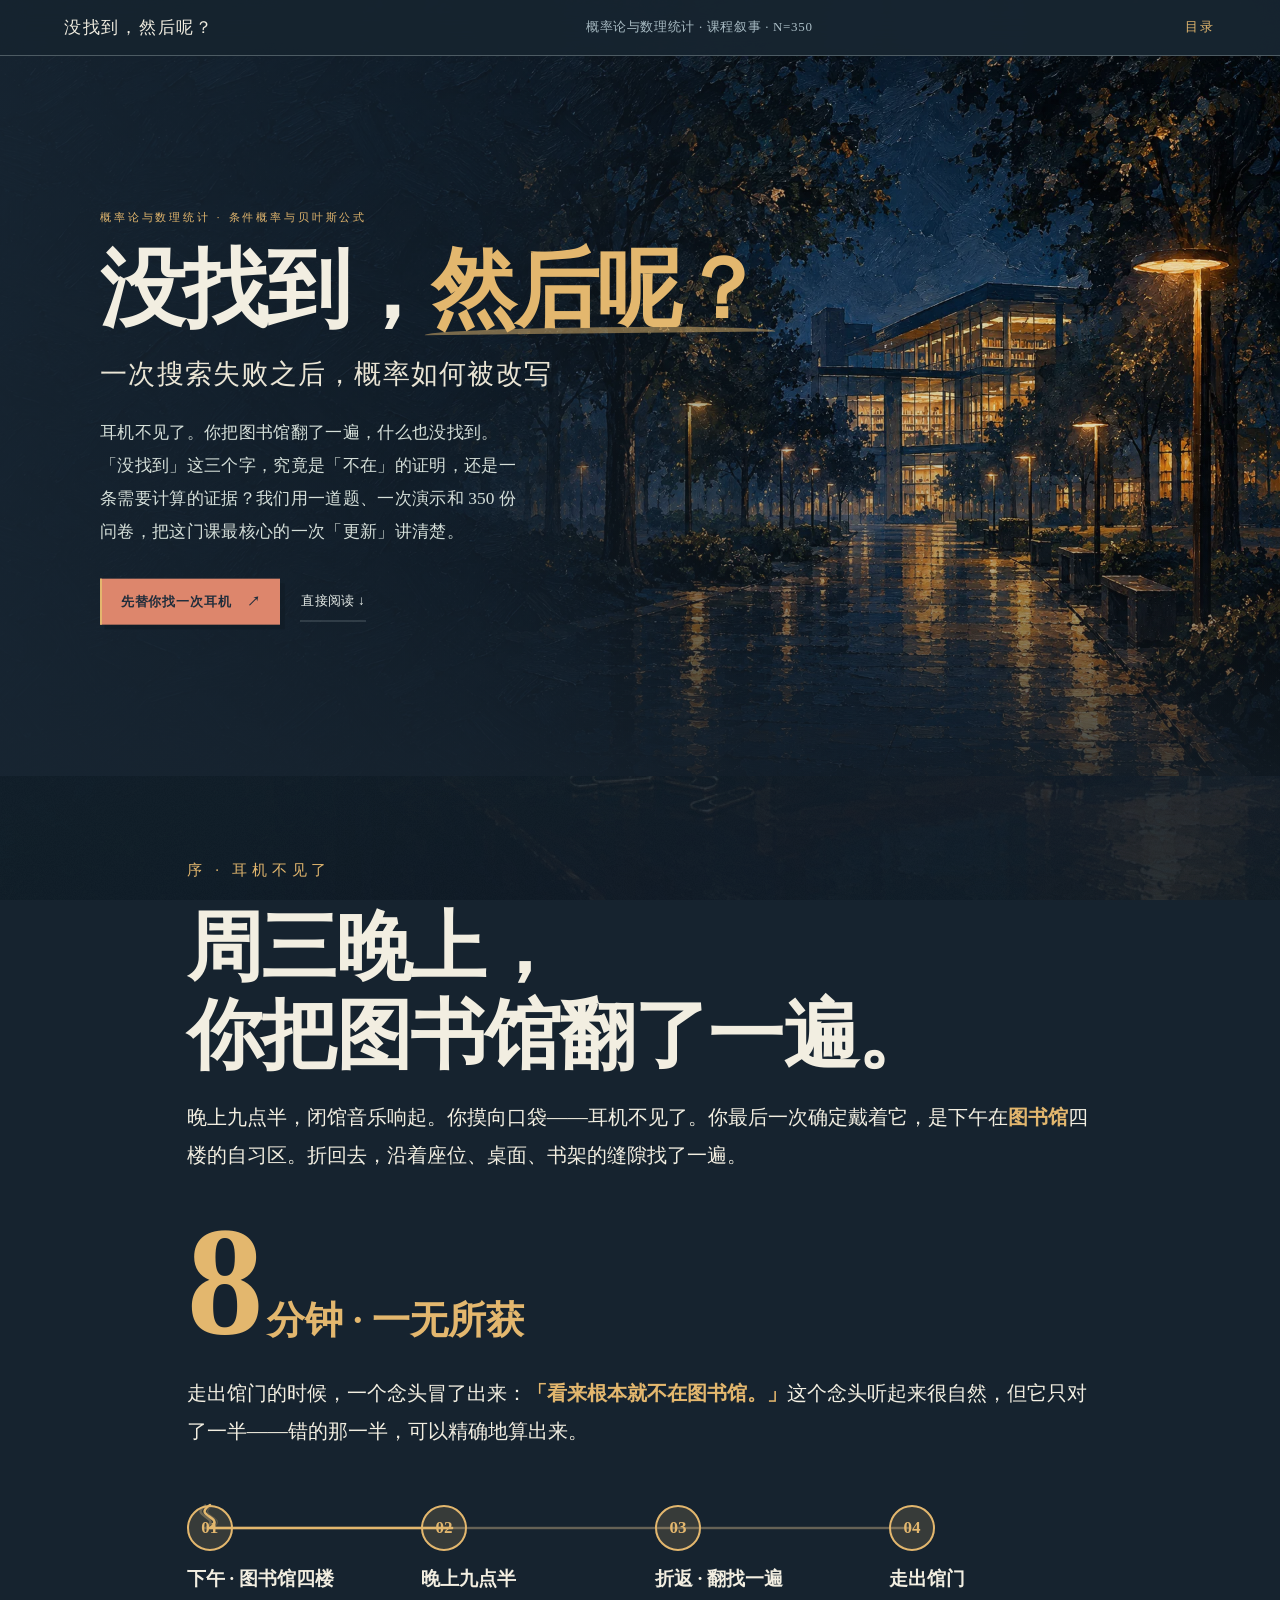
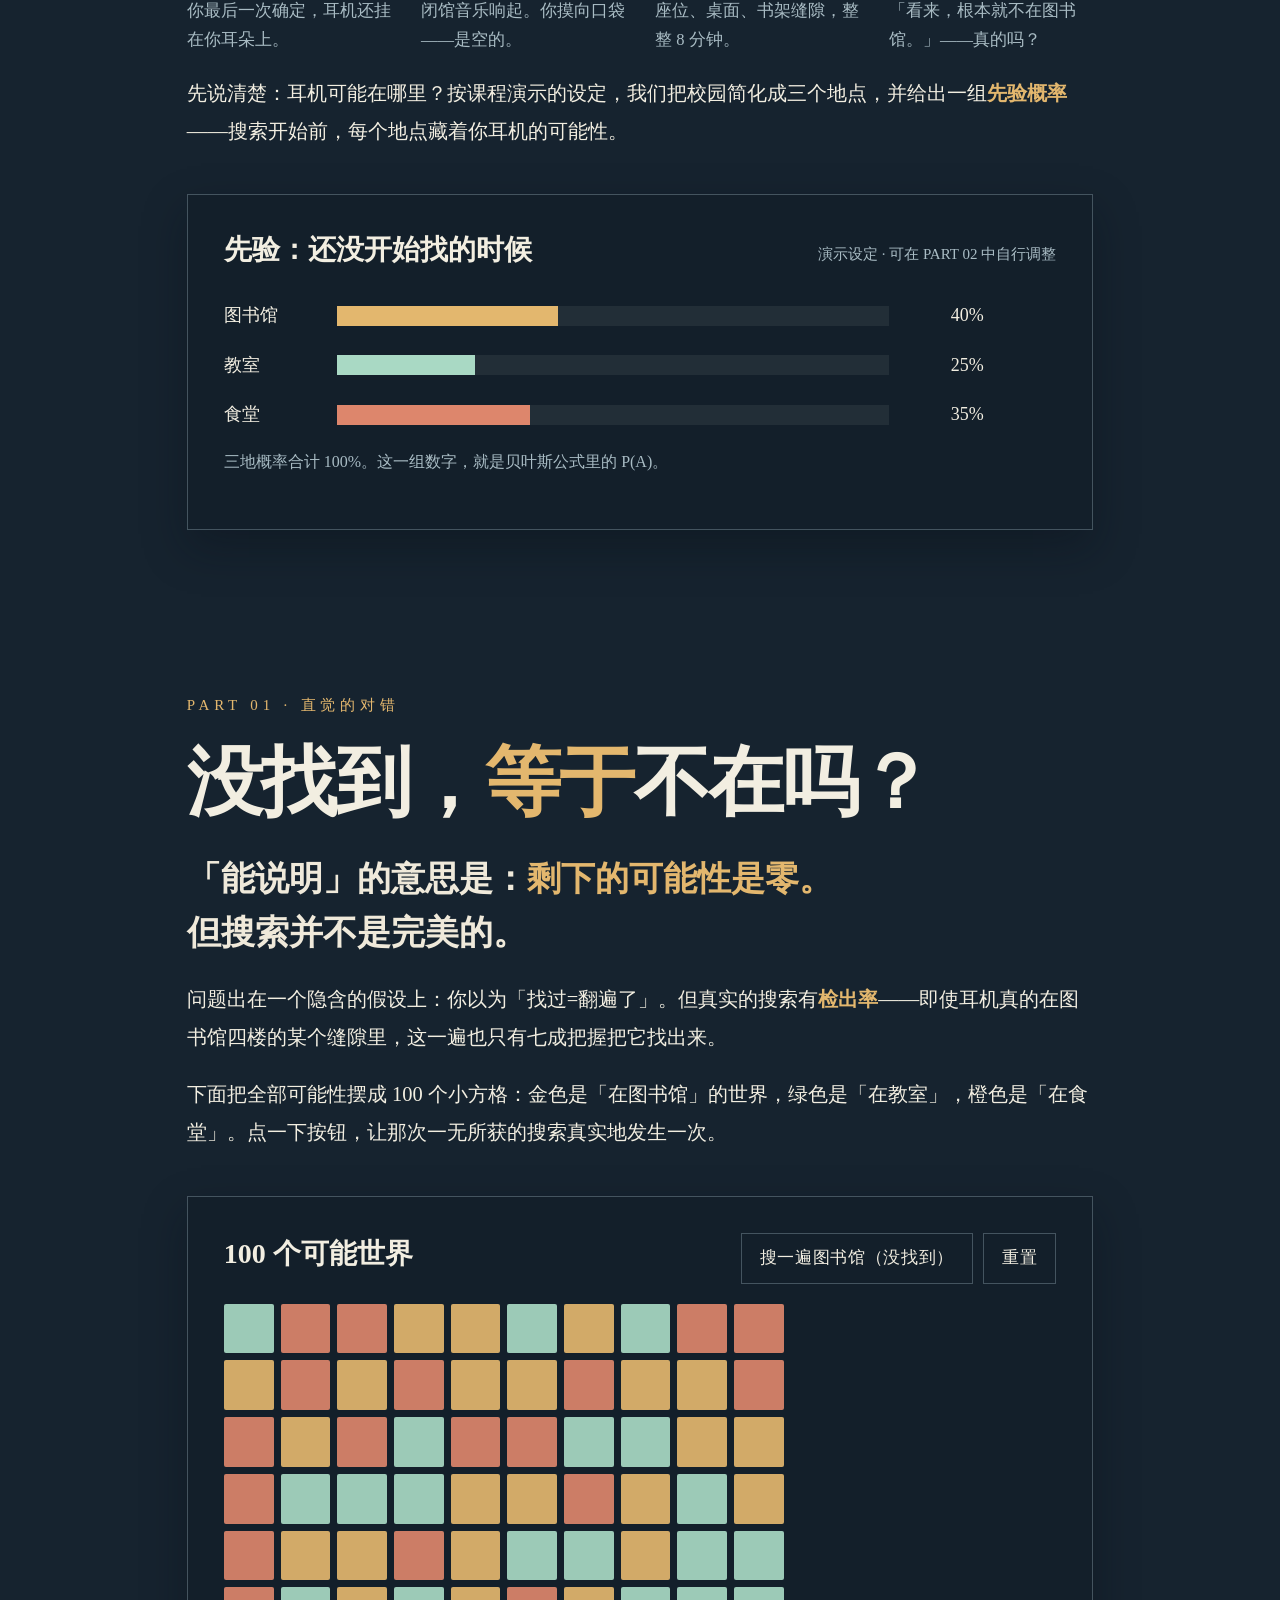
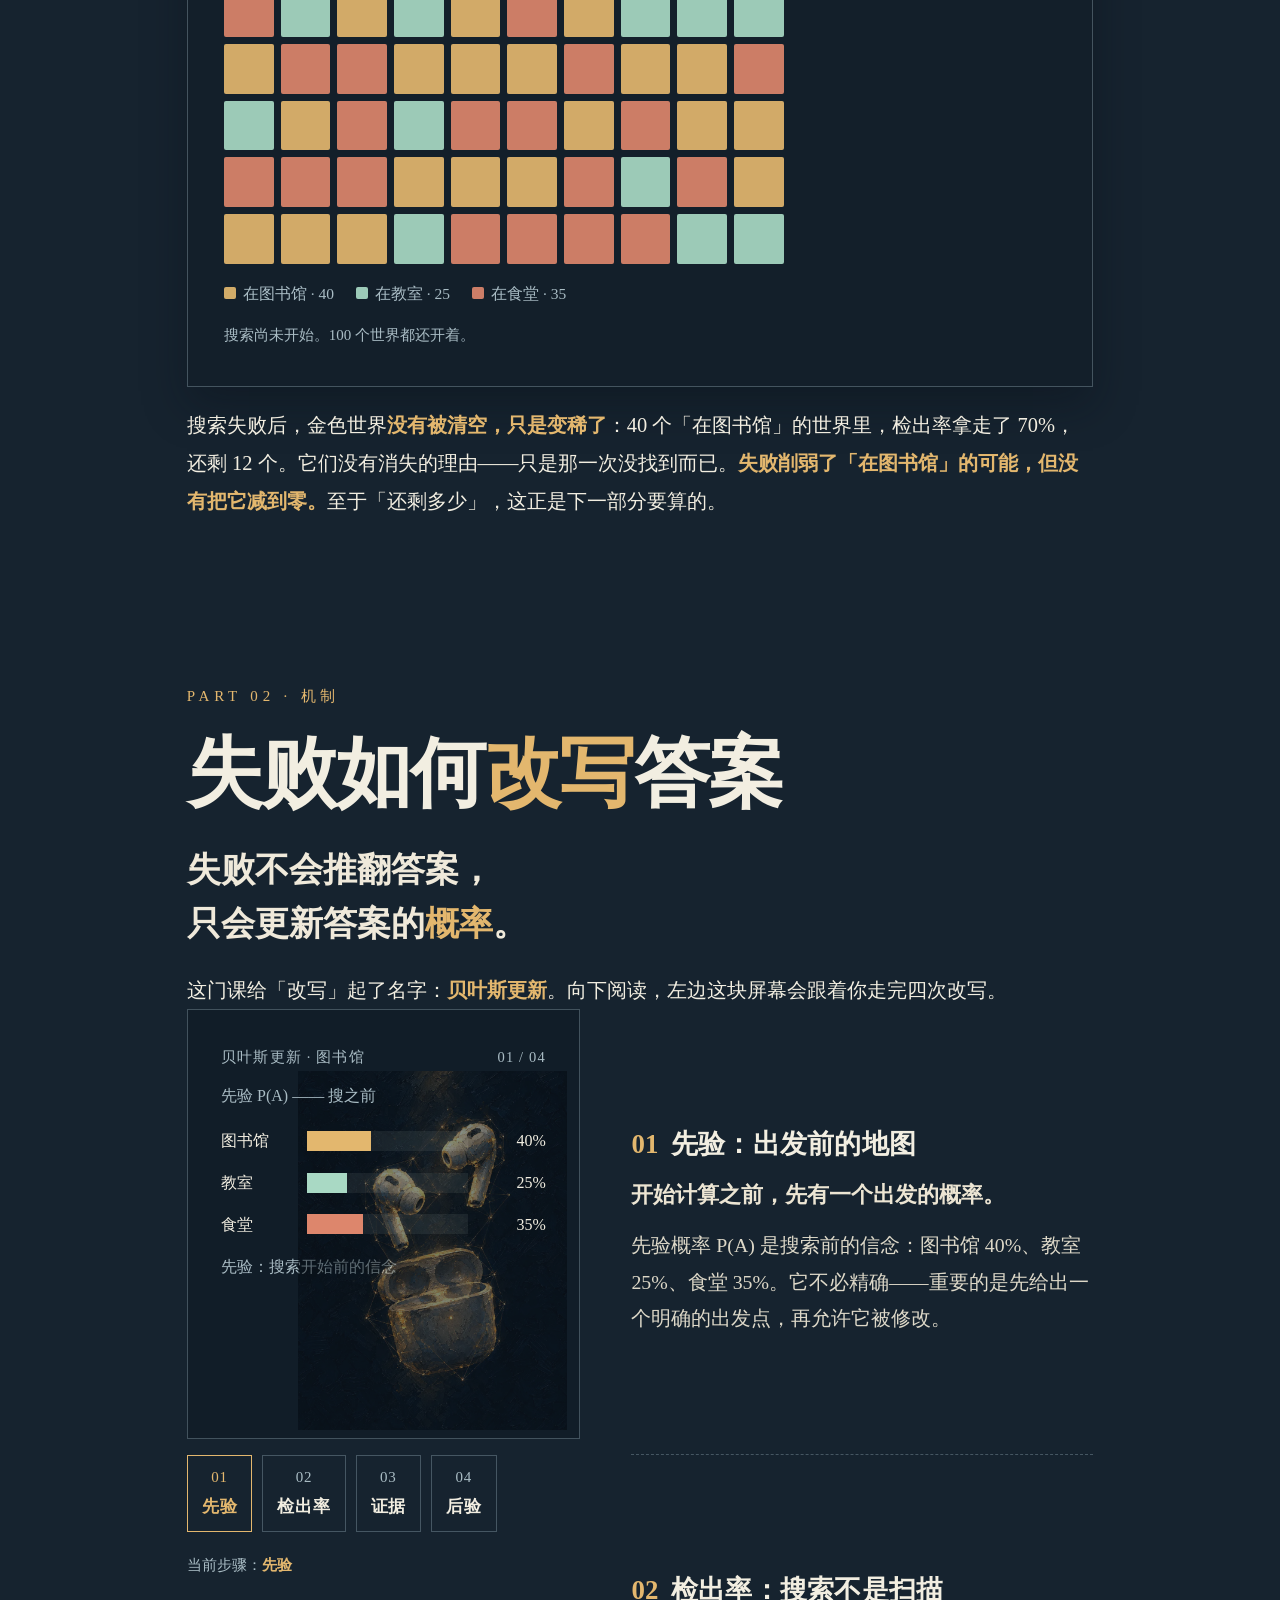
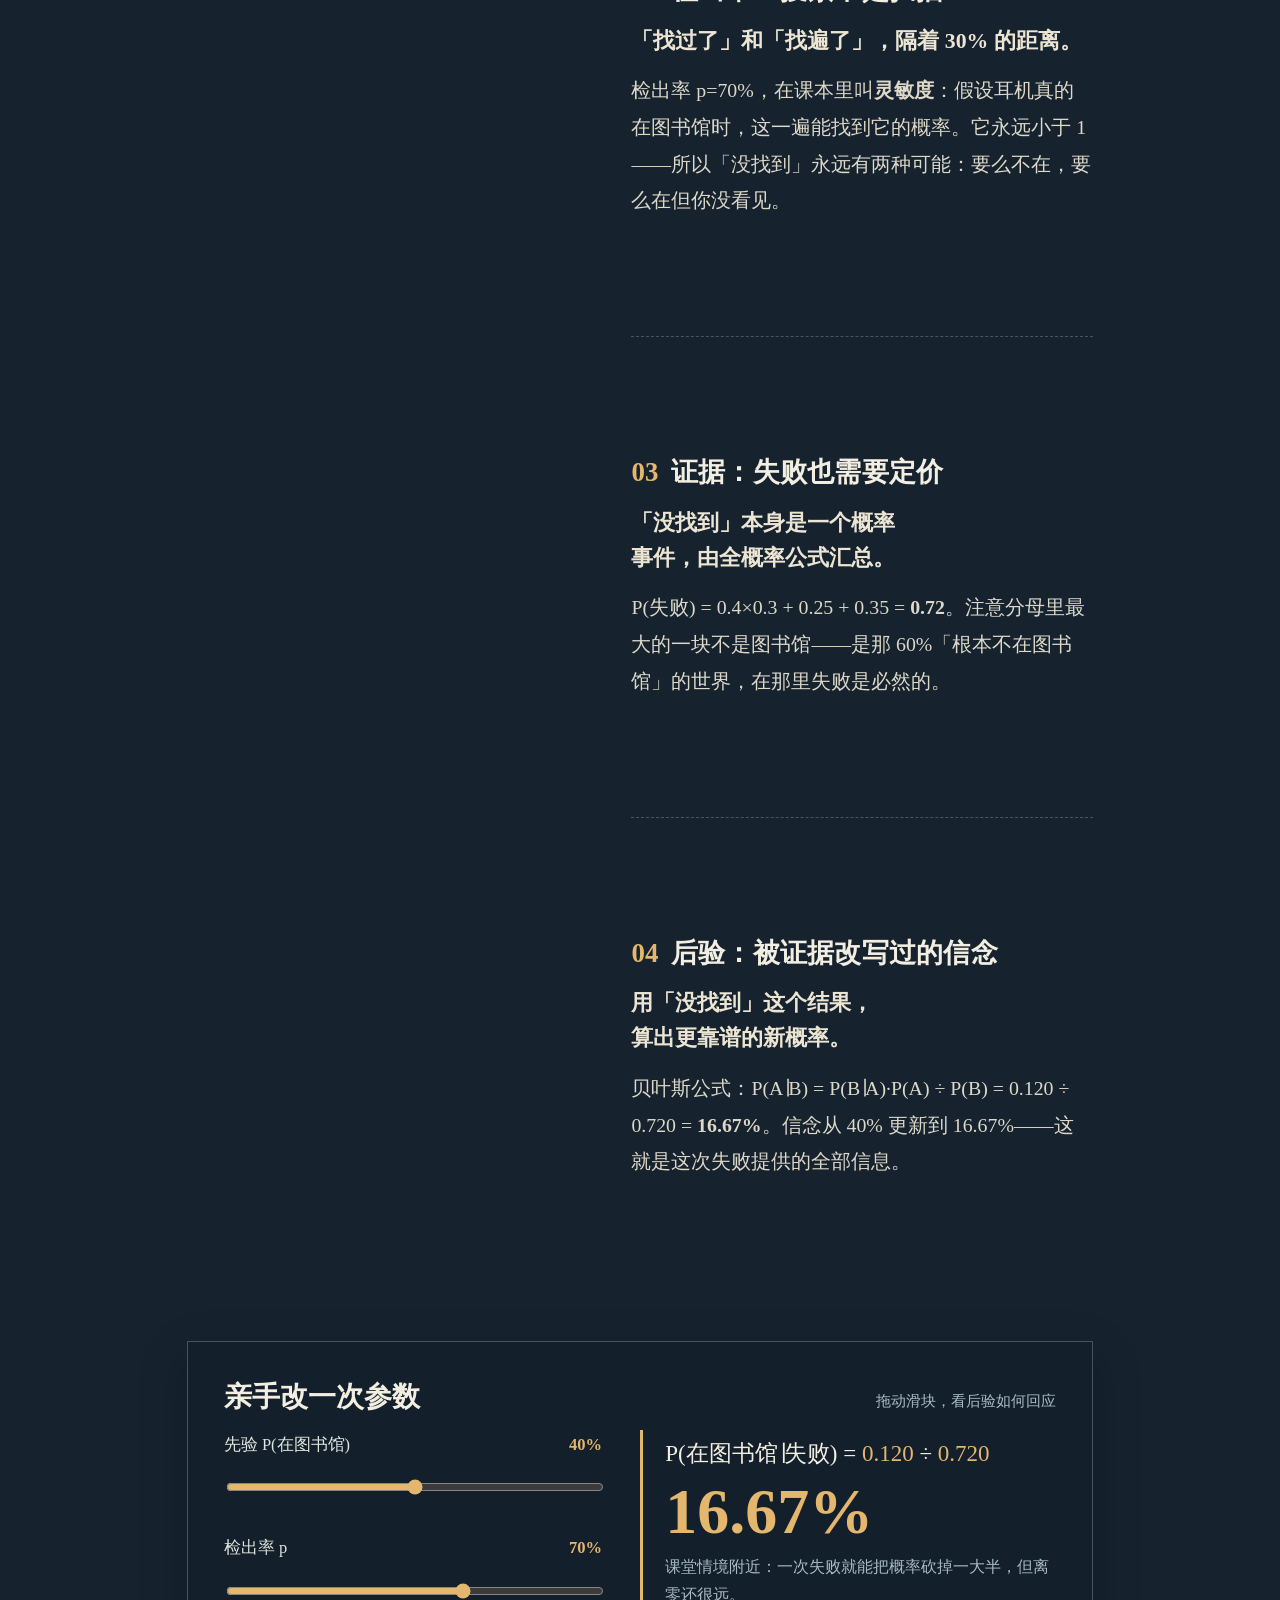
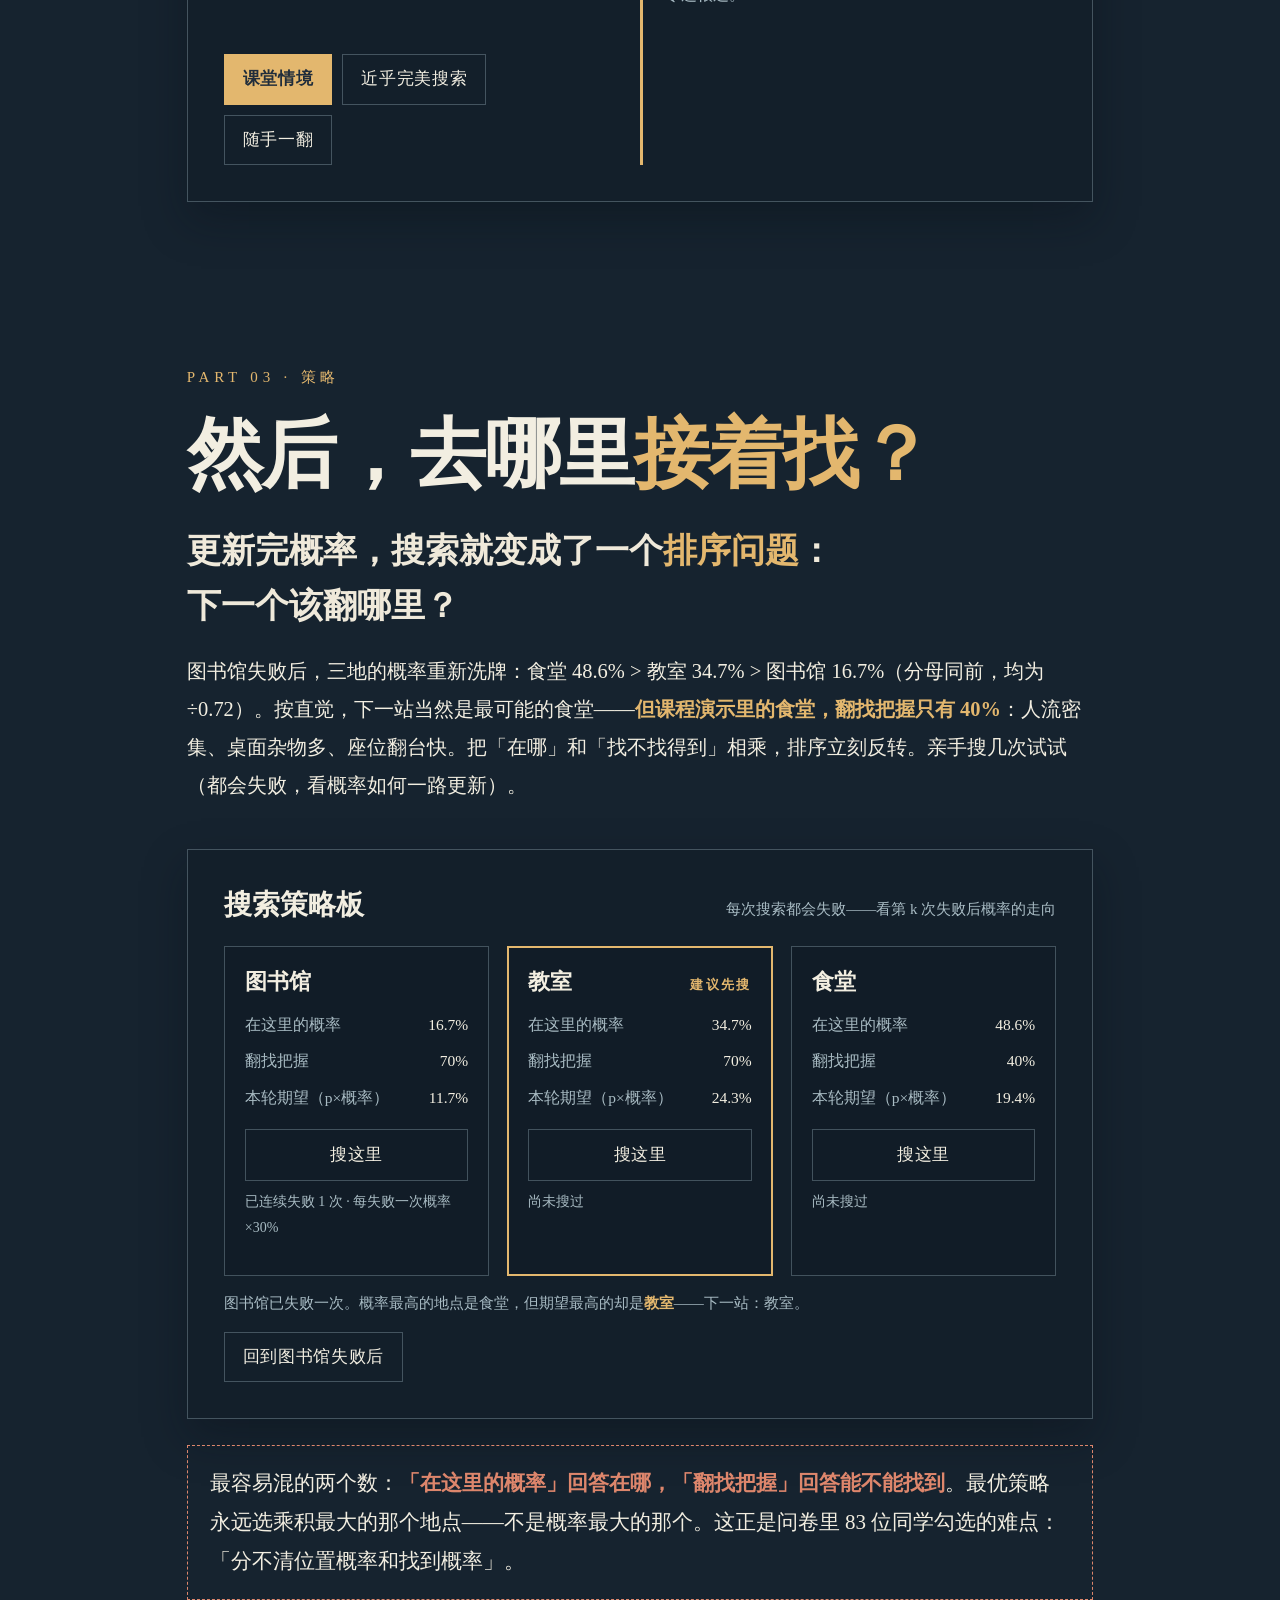
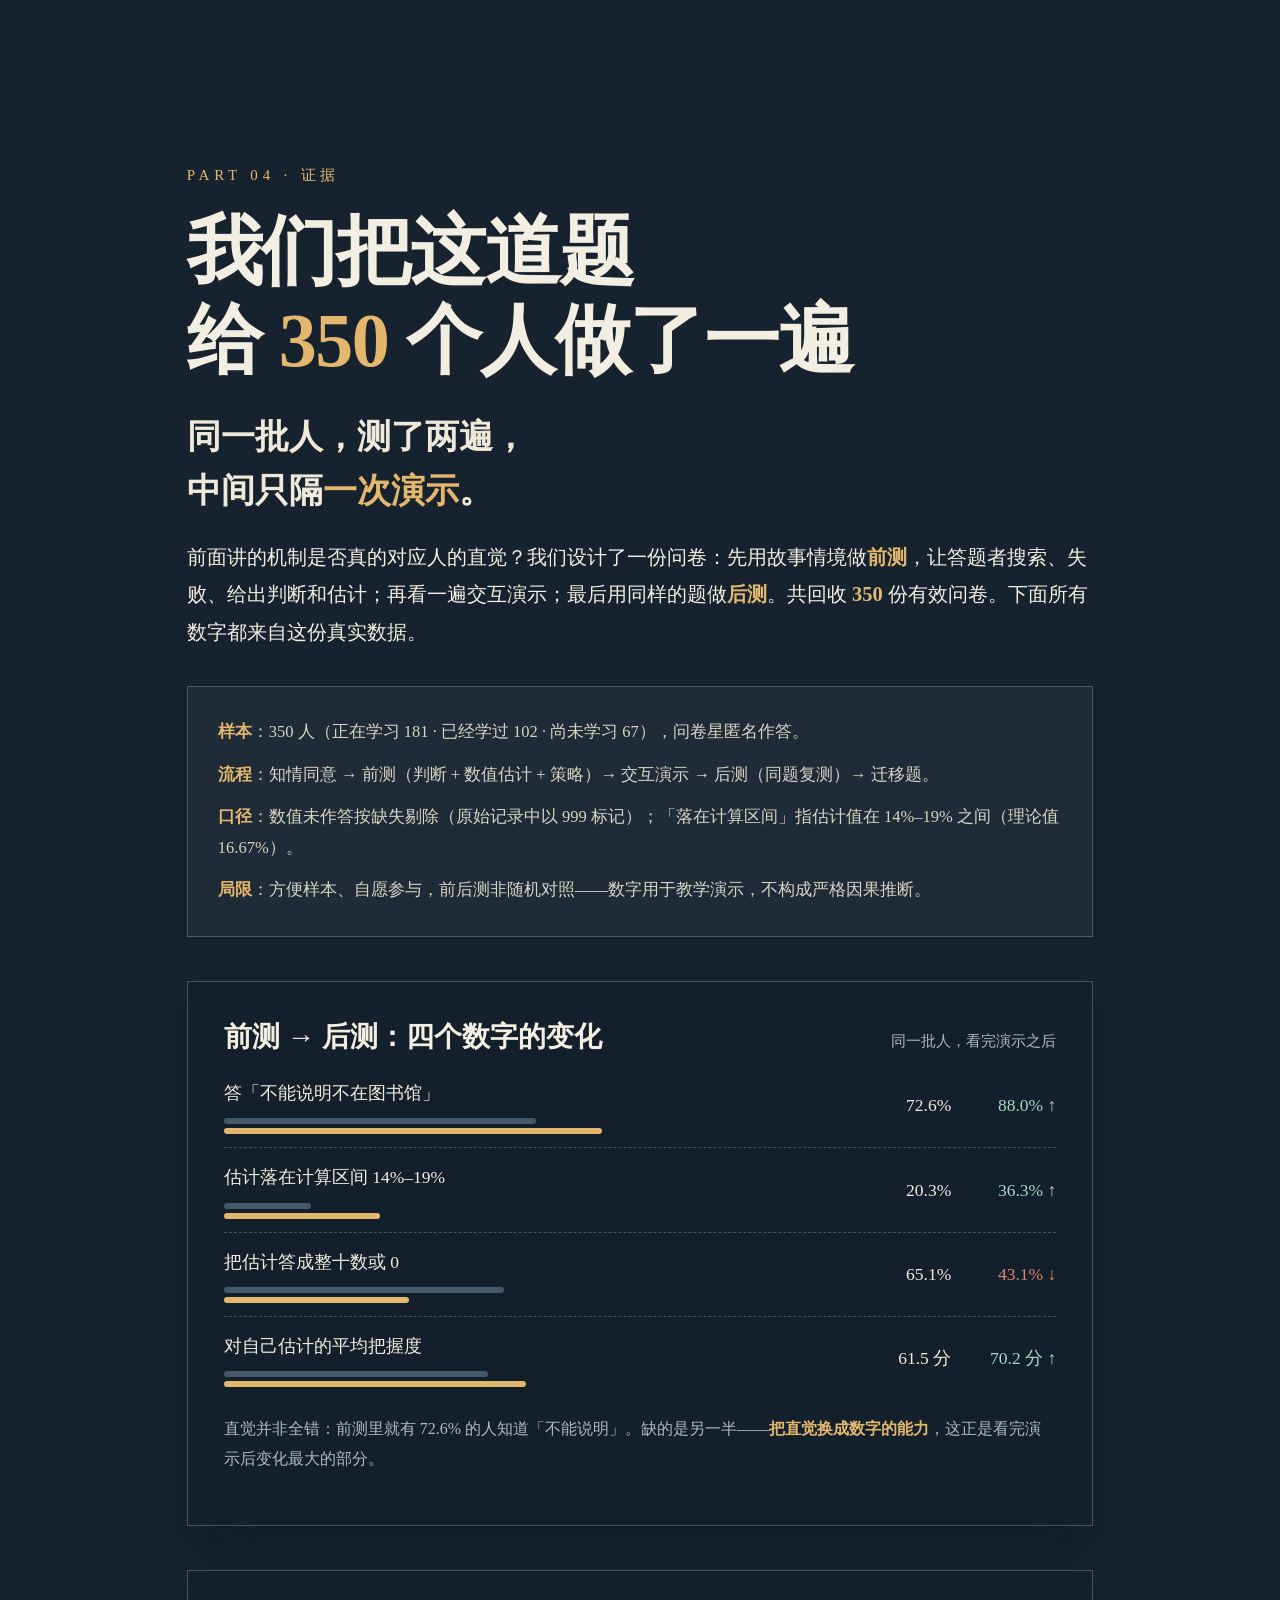
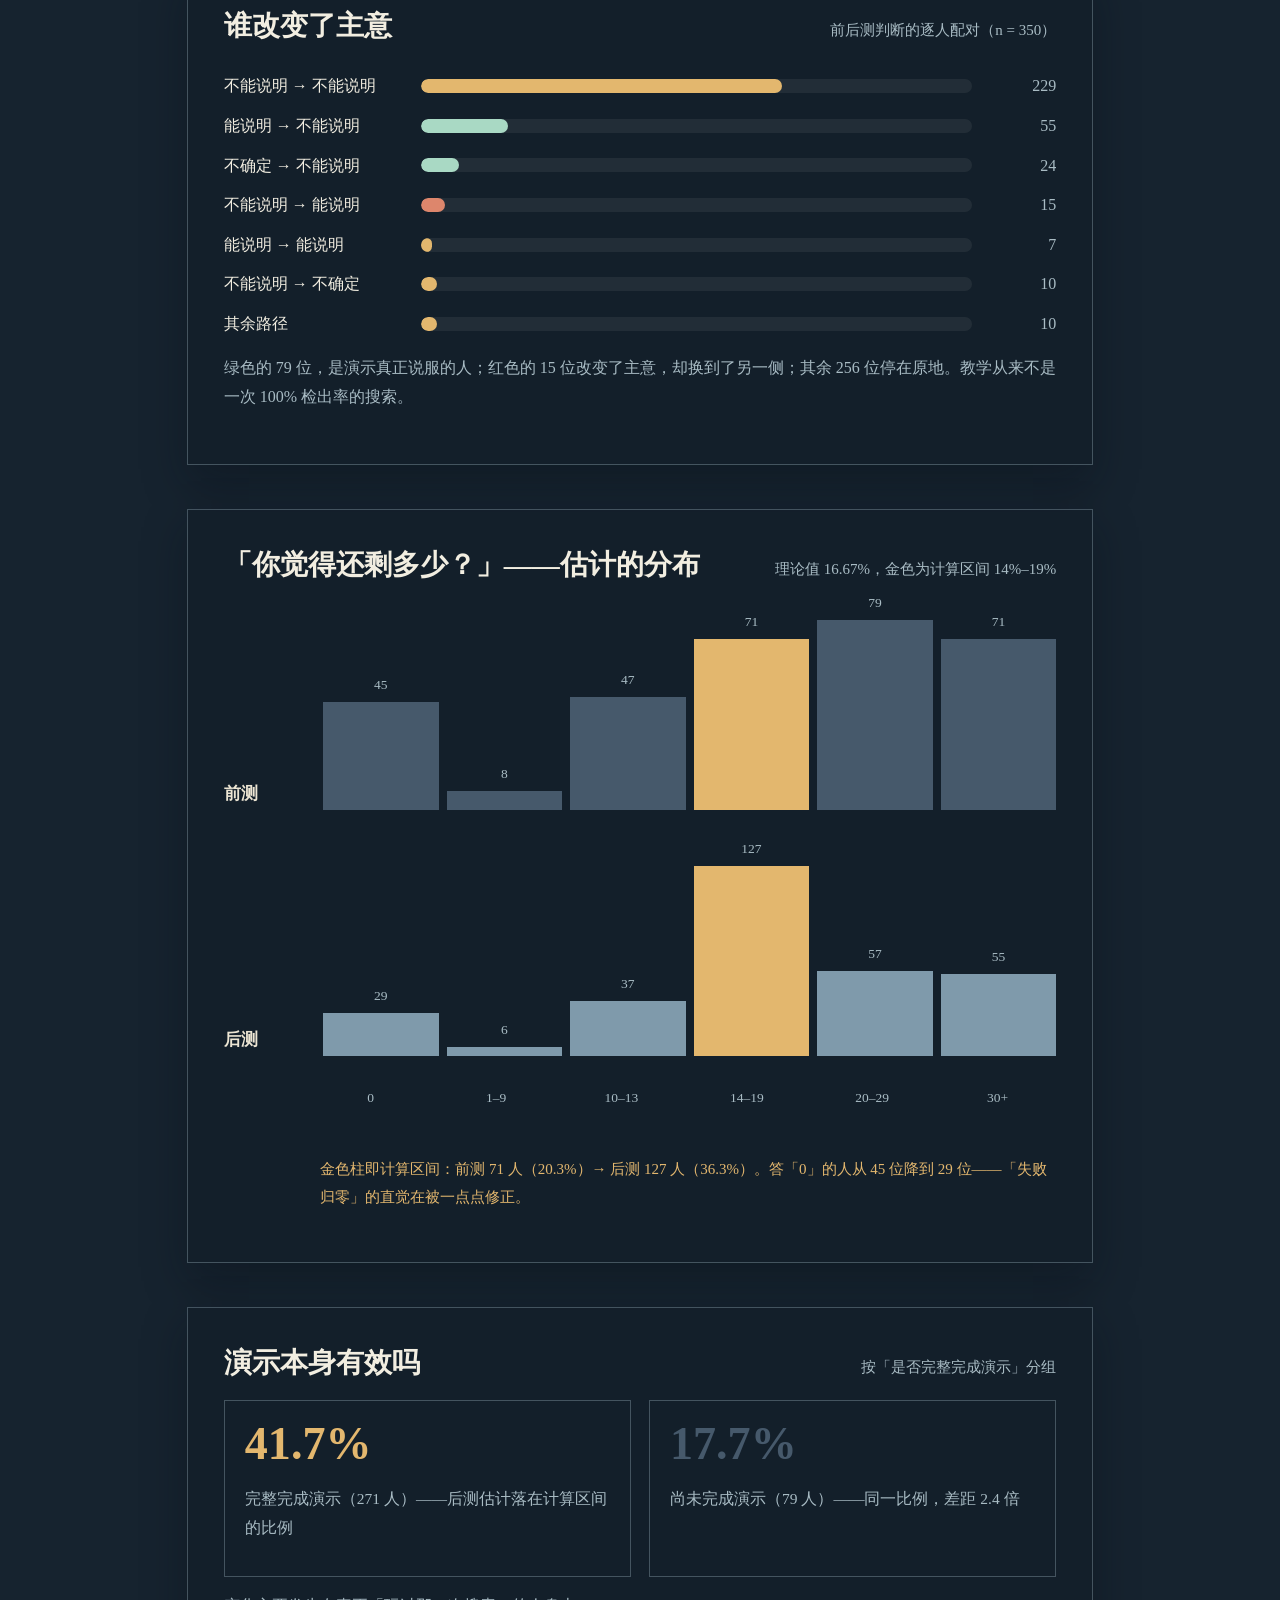
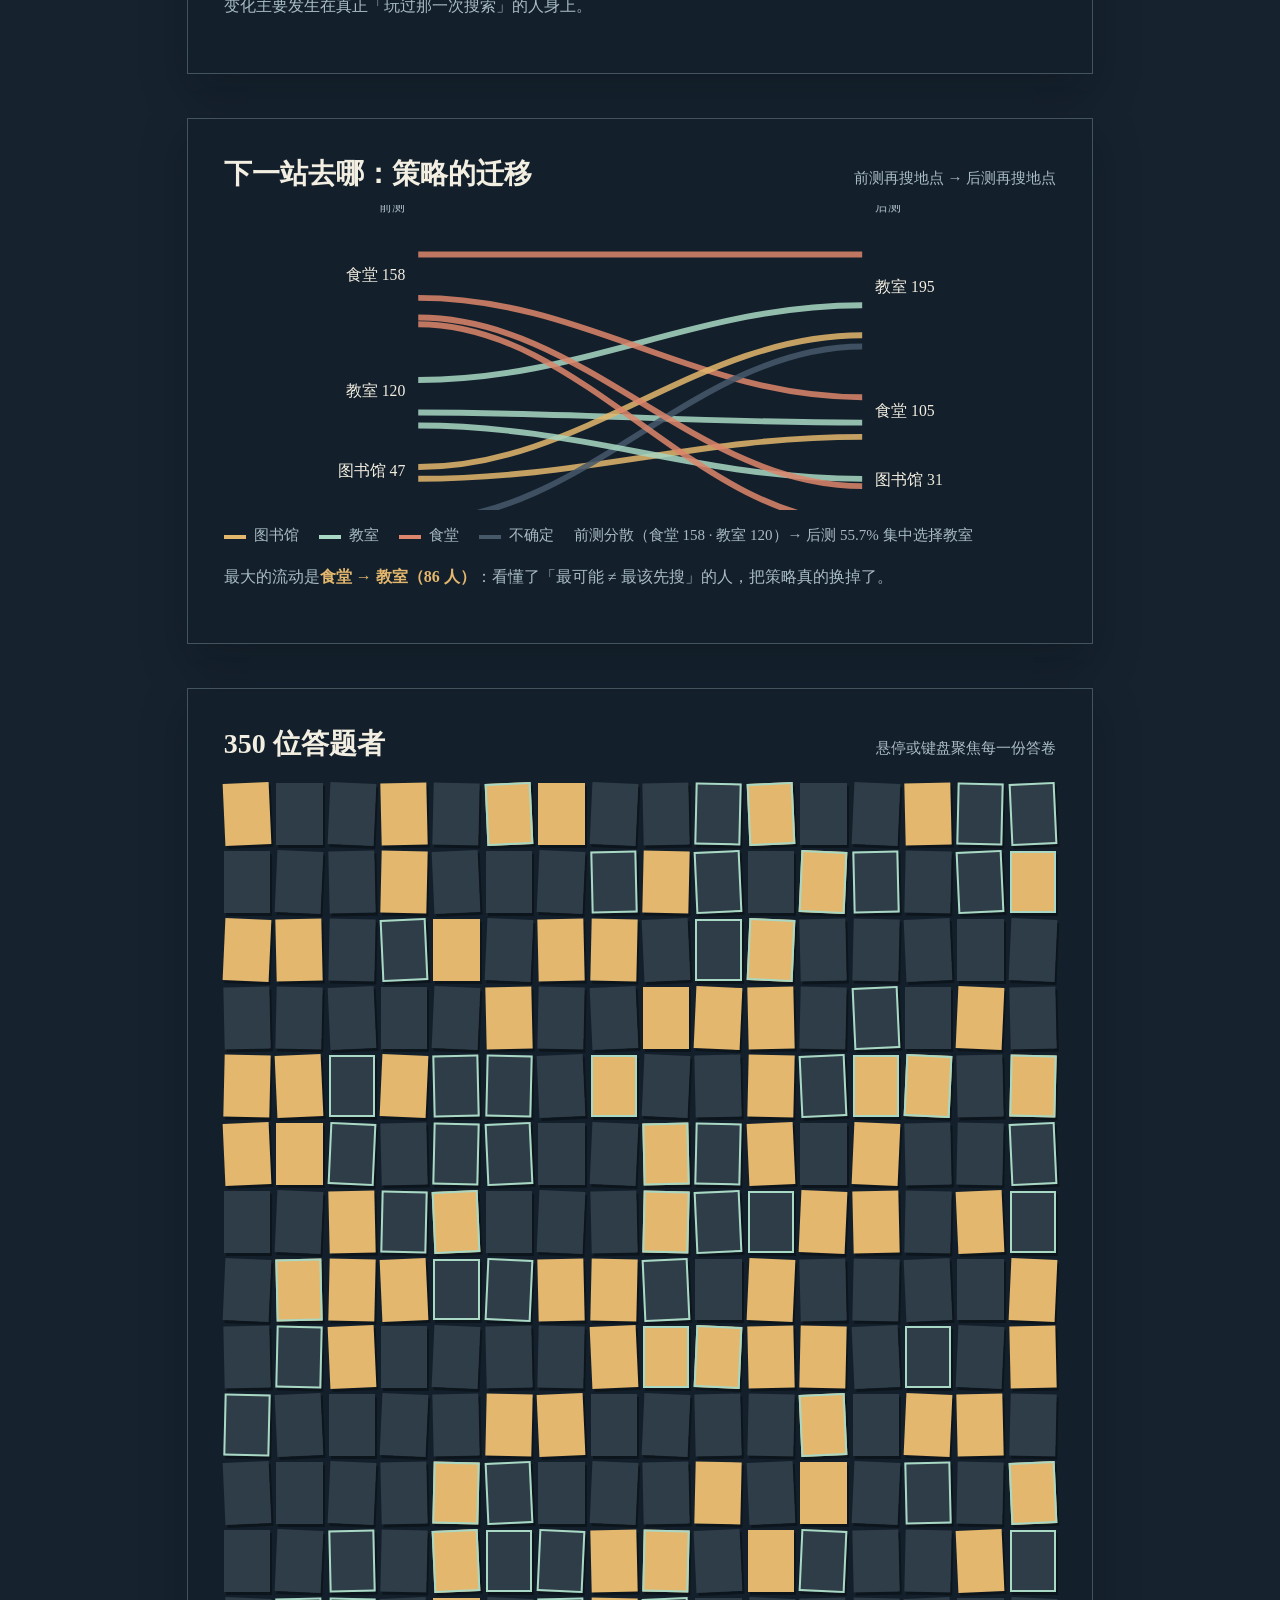
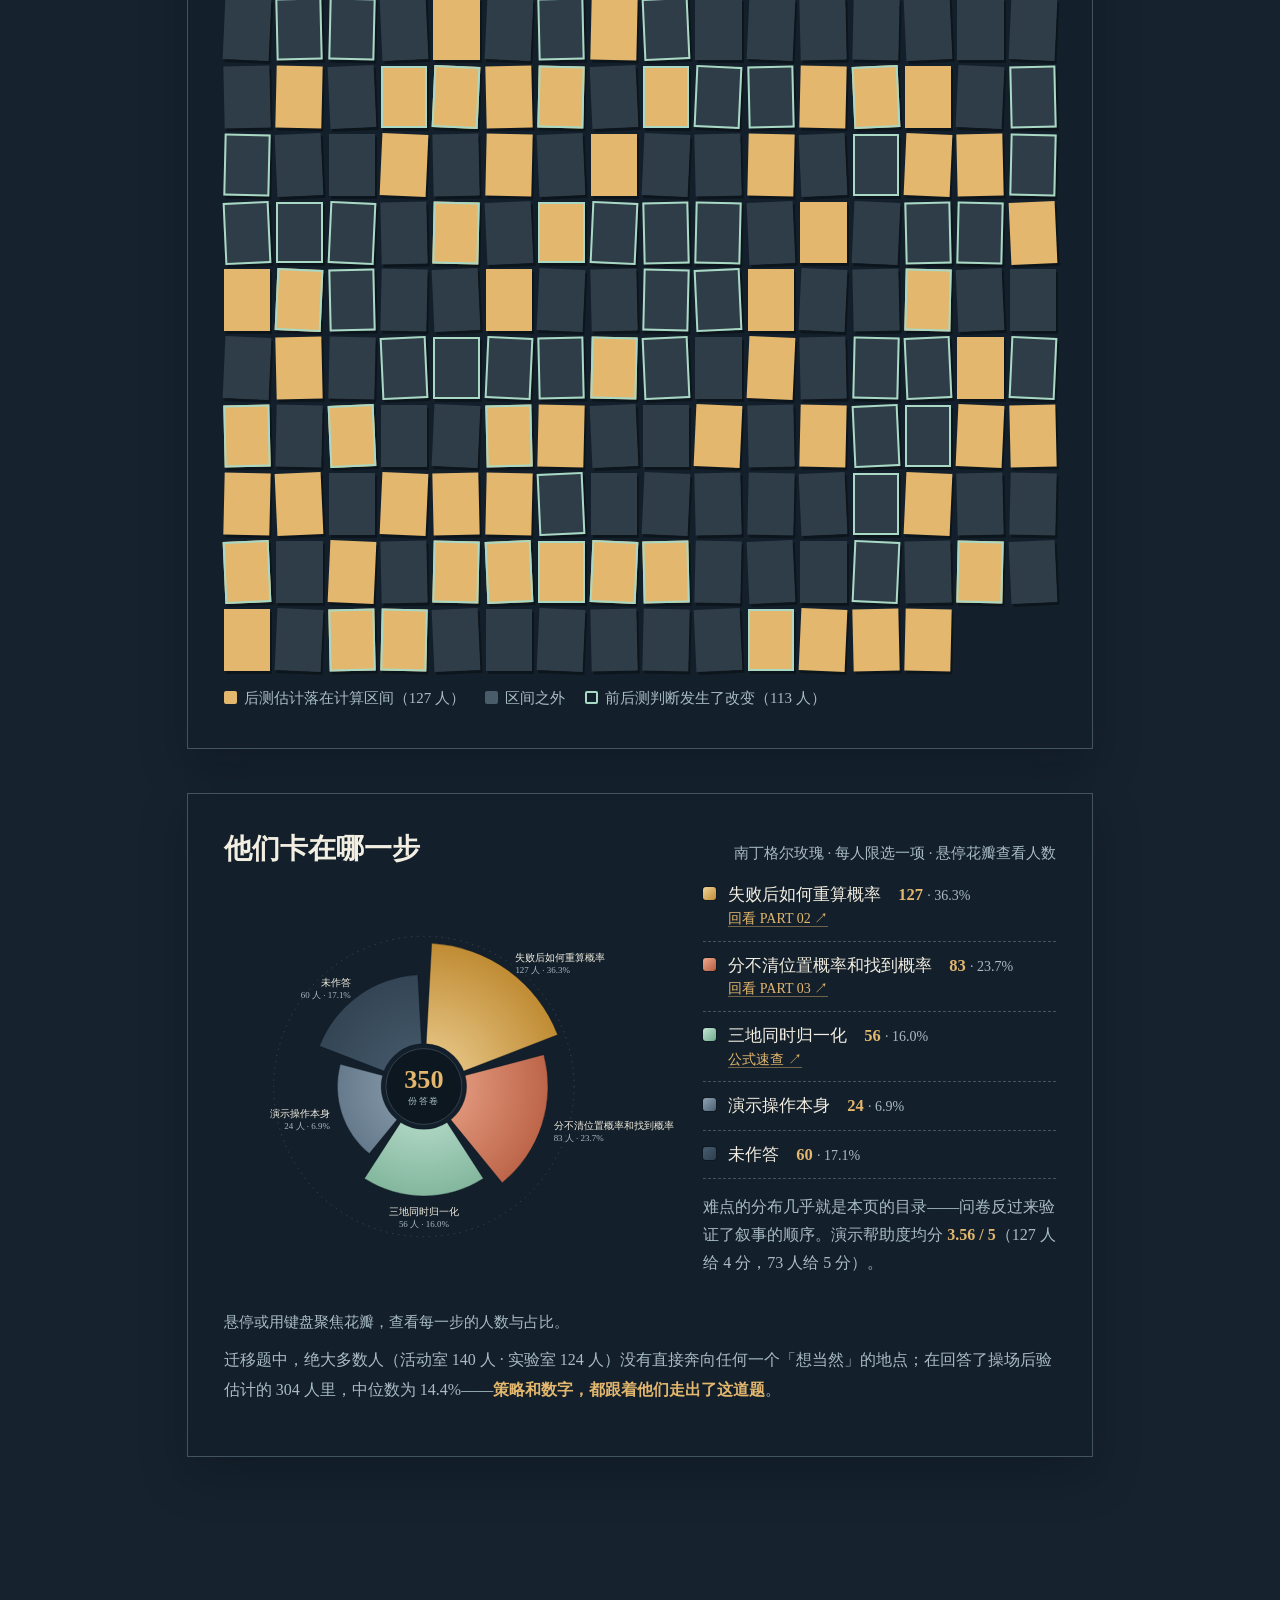
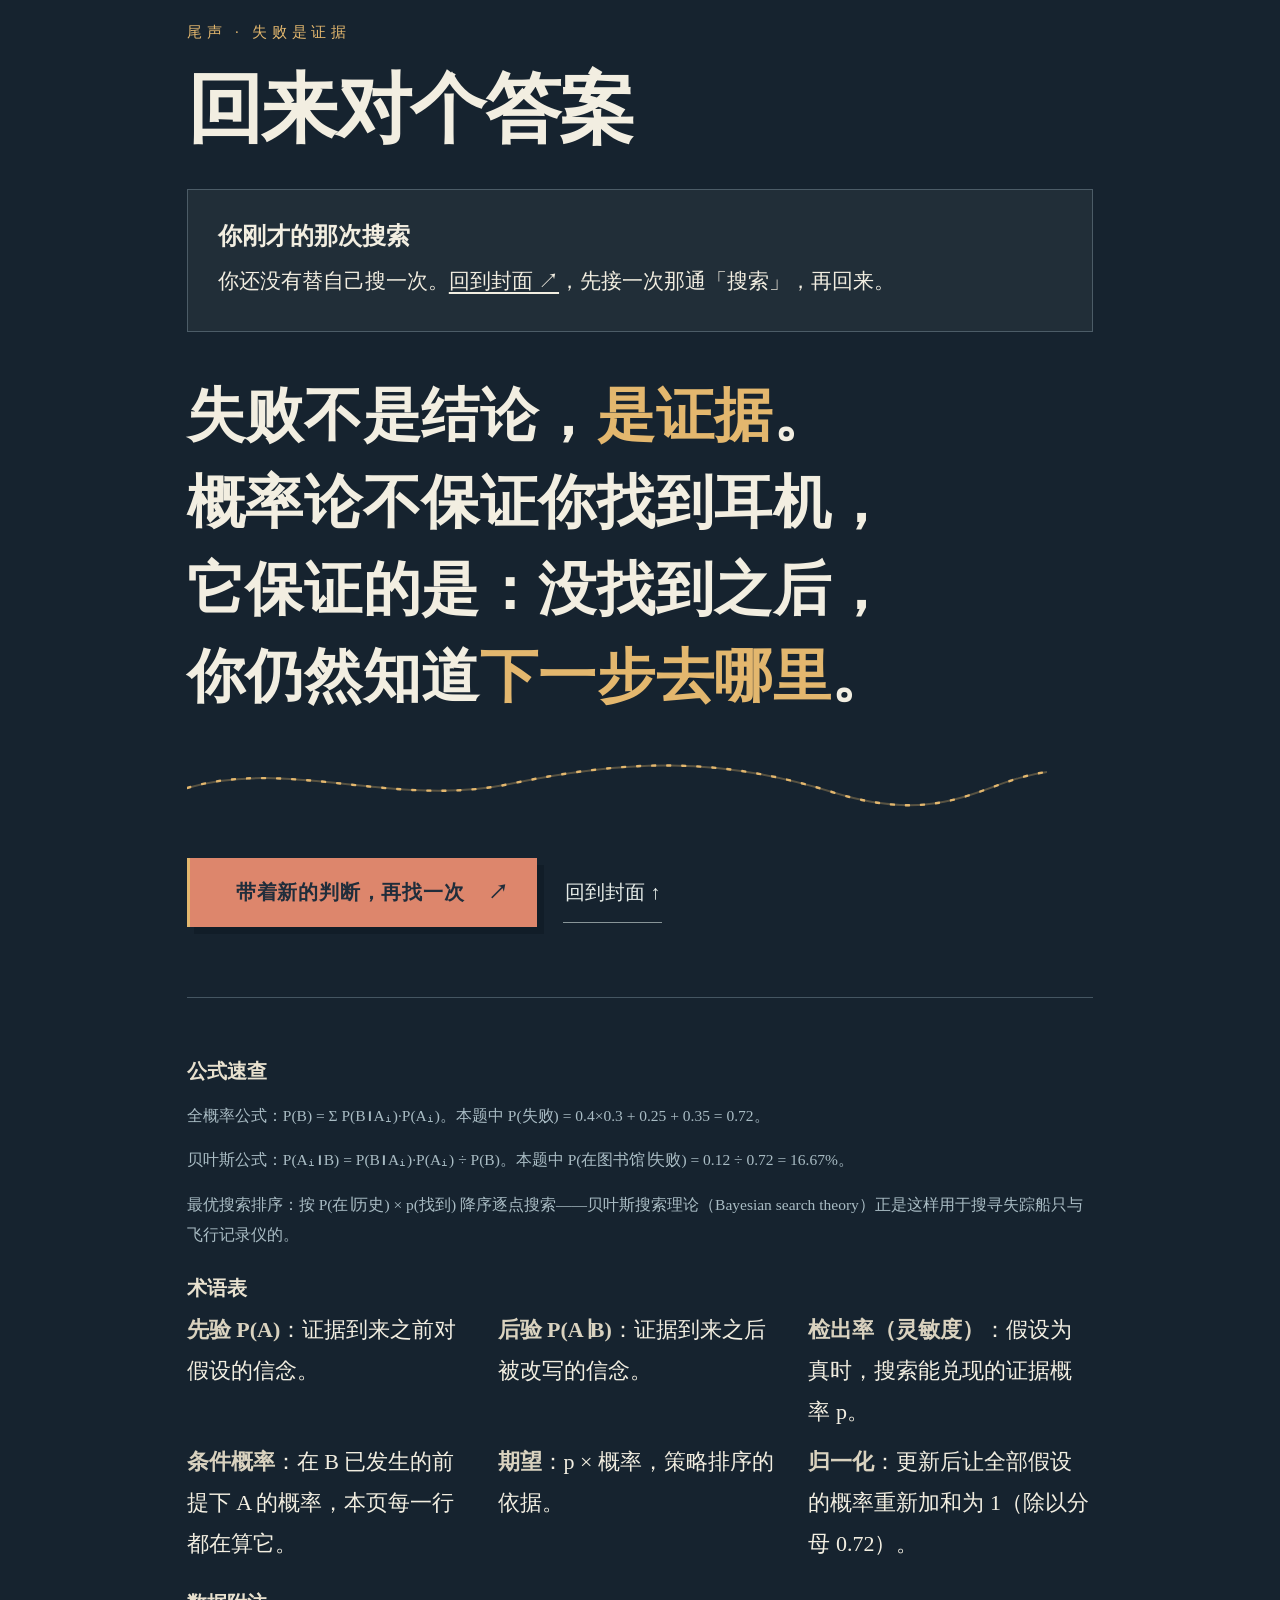
==== index.html @ a76ddd00 "贝叶斯搜索叙事页：350 份问卷的课程数据新闻（首版）" ====
<!DOCTYPE html>
<html lang="zh-CN" class="no-js">
<head>
<meta charset="utf-8" />
<meta name="viewport" content="width=device-width, initial-scale=1" />
<meta name="description" content="一次搜索失败之后的贝叶斯更新：基于 350 份问卷的《概率论与数理统计》课程叙事网页。" />
<title>没找到，然后呢？｜一次搜索失败之后的贝叶斯更新</title>
<link rel="preload" as="image" href="cover-night.webp" />
<link href="style.css?v=3" rel="stylesheet" />
</head>
<body>
<div class="paper-atmosphere" aria-hidden="true">
  <div class="paper-layer" data-paint="dorm" style="opacity:1"></div>
  <div class="paper-layer" data-paint="campus" style="opacity:0"></div>
  <div class="paper-layer" data-paint="grid" style="opacity:0"></div>
  <div class="paper-layer" data-paint="ledger" style="opacity:0"></div>
  <div class="paper-layer" data-paint="archive" style="opacity:0"></div>
  <div class="paper-layer" data-paint="dawn" style="opacity:0"></div>
</div>

<header class="preview-bar">
  <strong>没找到，然后呢？</strong>
  <span class="bar-meta">概率论与数理统计 · 课程叙事 · N=350</span>
  <details class="reading-menu">
    <summary>目录</summary>
    <nav aria-label="章节目录">
      <a href="#top">封面</a>
      <a href="#opening">序 · 耳机不见了</a>
      <a href="#instinct">PART 01 · 没找到，等于不在吗</a>
      <a href="#bayes">PART 02 · 失败如何改写答案</a>
      <a href="#strategy">PART 03 · 然后去哪里找</a>
      <a href="#evidence">PART 04 · 350 份问卷的证据</a>
      <a href="#ending">尾声 · 失败是证据</a>
      <a href="#appendix">附录 · 公式与数据</a>
    </nav>
  </details>
</header>

<!-- ============ 封面（1920×1080 画布） ============ -->
<div class="landscape-frame" id="top">
  <section class="cover-page landscape-canvas" aria-label="封面">
    <div class="cover-copy">
      <p class="eyebrow">概率论与数理统计 · 条件概率与贝叶斯公式</p>
      <h1 class="cover-title">没找到，<em>然后呢？</em></h1>
      <p class="cover-sub">一次搜索失败之后，概率如何被改写</p>
      <p class="cover-deck">耳机不见了。你把图书馆翻了一遍，什么也没找到。「没找到」这三个字，究竟是「不在」的证明，还是一条需要计算的证据？我们用一道题、一次演示和 350 份问卷，把这门课最核心的一次「更新」讲清楚。</p>
      <div class="cover-actions">
        <button class="action-button" id="start-search" type="button" aria-haspopup="dialog" aria-controls="search-dialog">先替你找一次耳机 <span>↗</span></button>
        <a class="quiet-link" href="#opening">直接阅读 ↓</a>
      </div>
    </div>
  </section>
</div>

<!-- ============ 序章 ============ -->
<div class="chapter-shell" id="opening">
  <section class="reading-width reading-chapter" data-paint-marker="campus">
    <p class="kicker">序 · 耳机不见了</p>
    <h2 class="chapter-title">周三晚上，<br />你把图书馆翻了一遍。</h2>
    <p class="prose">晚上九点半，闭馆音乐响起。你摸向口袋——耳机不见了。你最后一次确定戴着它，是下午在<strong>图书馆</strong>四楼的自习区。折回去，沿着座位、桌面、书架的缝隙找了一遍。</p>
    <div class="big-number"><strong>8</strong><span>分钟 · 一无所获</span></div>
    <p class="prose">走出馆门的时候，一个念头冒了出来：<strong>「看来根本就不在图书馆。」</strong>这个念头听起来很自然，但它只对了一半——错的那一半，可以精确地算出来。</p>
    <div class="search-journey" id="search-journey" aria-label="这次搜索的四个时刻">
      <svg class="rope" aria-hidden="true" preserveAspectRatio="none">
        <path class="rope-track" pathLength="1" d=""></path>
        <path class="rope-fibre" pathLength="1" d=""></path>
        <path class="rope-main" pathLength="1" d=""></path>
      </svg>
      <ol class="journey-steps">
        <li class="journey-step"><span class="rope-knot">01</span><strong>下午 · 图书馆四楼</strong>你最后一次确定，耳机还挂在你耳朵上。</li>
        <li class="journey-step"><span class="rope-knot">02</span><strong>晚上九点半</strong>闭馆音乐响起。你摸向口袋——是空的。</li>
        <li class="journey-step"><span class="rope-knot">03</span><strong>折返 · 翻找一遍</strong>座位、桌面、书架缝隙，整整 8 分钟。</li>
        <li class="journey-step"><span class="rope-knot">04</span><strong>走出馆门</strong>「看来，根本就不在图书馆。」——真的吗？</li>
      </ol>
    </div>
    <p class="prose">先说清楚：耳机可能在哪里？按课程演示的设定，我们把校园简化成三个地点，并给出一组<strong>先验概率</strong>——搜索开始前，每个地点藏着你耳机的可能性。</p>
    <div class="widget" id="prior-widget">
      <div class="widget-head"><h3>先验：还没开始找的时候</h3><span class="hint">演示设定 · 可在 PART 02 中自行调整</span></div>
      <div class="prior-bars">
        <div class="prior-row bar-lib"><span>图书馆</span><span class="bar"><i data-w="40"></i></span><span class="val">40%</span></div>
        <div class="prior-row bar-room"><span>教室</span><span class="bar"><i data-w="25"></i></span><span class="val">25%</span></div>
        <div class="prior-row bar-caf"><span>食堂</span><span class="bar"><i data-w="35"></i></span><span class="val">35%</span></div>
      </div>
      <p class="readout">三地概率合计 100%。这一组数字，就是贝叶斯公式里的 P(A)。</p>
    </div>
  </section>
</div>

<!-- ============ PART 01 ============ -->
<div class="chapter-shell" id="instinct">
  <section class="reading-width reading-chapter" data-paint-marker="grid">
    <p class="kicker">PART 01 · 直觉的对错</p>
    <h2 class="chapter-title">没找到，<em>等于</em>不在吗？</h2>
      <p class="thesis">「能说明」的意思是：<strong>剩下的可能性是零。</strong><br />但搜索并不是完美的。</p>
    <p class="prose">问题出在一个隐含的假设上：你以为「找过=翻遍了」。但真实的搜索有<strong>检出率</strong>——即使耳机真的在图书馆四楼的某个缝隙里，这一遍也只有七成把握把它找出来。</p>
    <p class="prose">下面把全部可能性摆成 100 个小方格：金色是「在图书馆」的世界，绿色是「在教室」，橙色是「在食堂」。点一下按钮，让那次一无所获的搜索真实地发生一次。</p>
    <div class="widget" id="world-widget">
      <div class="widget-head">
        <h3>100 个可能世界</h3>
        <div class="pill-row">
          <button class="pill" id="world-search" type="button">搜一遍图书馆（没找到）</button>
          <button class="pill" id="world-reset" type="button" aria-pressed="false">重置</button>
        </div>
      </div>
      <div class="world-grid" id="world-grid" role="img" aria-label="100 个方格表示耳机所在位置的全部可能世界"></div>
      <div class="world-caption">
        <span><i class="world-cell lib" aria-hidden="true"></i>在图书馆 · 40</span>
        <span><i class="world-cell room" aria-hidden="true"></i>在教室 · 25</span>
        <span><i class="world-cell caf" aria-hidden="true"></i>在食堂 · 35</span>
      </div>
      <p class="live-status" id="world-status" role="status">搜索尚未开始。100 个世界都还开着。</p>
    </div>
    <p class="prose">搜索失败后，金色世界<strong>没有被清空，只是变稀了</strong>：40 个「在图书馆」的世界里，检出率拿走了 70%，还剩 12 个。它们没有消失的理由——只是那一次没找到而已。<strong>失败削弱了「在图书馆」的可能，但没有把它减到零。</strong>至于「还剩多少」，这正是下一部分要算的。</p>
  </section>
</div>

<!-- ============ PART 02 ============ -->
<div class="chapter-shell" id="bayes">
  <section class="reading-chapter" aria-labelledby="bayes-title">
    <div class="reading-width">
      <p class="kicker">PART 02 · 机制</p>
      <h2 class="chapter-title" id="bayes-title">失败如何<em>改写</em>答案</h2>
      <p class="thesis">失败不会推翻答案，<br />只会更新答案的<strong>概率</strong>。</p>
      <p class="prose">这门课给「改写」起了名字：<strong>贝叶斯更新</strong>。向下阅读，左边这块屏幕会跟着你走完四次改写。</p>
    </div>
    <div class="reading-width mech" id="mech-reader" data-step="0">
      <div class="mech-sticky">
        <div class="mech-screen" role="img" aria-label="贝叶斯更新的四步示意画面">
          <img class="mech-face" src="ajie-earphone.webp" alt="" loading="lazy" />
          <div class="mech-screen-top"><span>贝叶斯更新 · 图书馆</span><span id="mech-count">01 / 04</span></div>
          <div class="mech-scene">
            <div class="mech-scene-layer" data-mech-scene="0">
              <p class="note" style="margin-top:0">先验 P(A) —— 搜之前</p>
              <div class="mini-bars">
                <div class="prior-row bar-lib"><span>图书馆</span><span class="bar"><i style="width:40%"></i></span><span class="val">40%</span></div>
                <div class="prior-row bar-room"><span>教室</span><span class="bar"><i style="width:25%"></i></span><span class="val">25%</span></div>
                <div class="prior-row bar-caf"><span>食堂</span><span class="bar"><i style="width:35%"></i></span><span class="val">35%</span></div>
              </div>
            </div>
            <div class="mech-scene-layer" data-mech-scene="1" hidden>
              <p class="note" style="margin-top:0">检出率 p —— 搜的能力</p>
              <div class="mech-big">p = 70%</div>
              <p class="note">耳机真在图书馆时，这一遍有 70% 的把握找到它；反过来，<b style="color:var(--paper)">哪怕它真的在，也有 30% 的概率被漏掉</b>。这个 30%，就是失败之后那 12 个「在图书馆」世界仍然存在的原因。</p>
            </div>
            <div class="mech-scene-layer" data-mech-scene="2" hidden>
              <p class="note" style="margin-top:0">失败的总概率 P(B) —— 全概率公式</p>
              <div class="mech-math">
                P(失败)<br />
                <span class="f-sum">= <span class="f-num">0.120</span><span class="f-tag">馆</span> + <span class="f-num">0.250</span><span class="f-tag">教</span> + <span class="f-num">0.350</span><span class="f-tag">食</span></span><br />
                <b style="color:var(--paper)">= 0.720</b>
                <span class="f-line">= 0.4×0.3 ＋ 0.25 ＋ 0.35 · 在别处必然没找到</span>
              </div>
            </div>
            <div class="mech-scene-layer" data-mech-scene="3" hidden>
              <p class="note" style="margin-top:0">后验 P(A∣B) —— 贝叶斯公式</p>
              <div class="mech-math">P(在图书馆∣失败) = 0.120 ÷ 0.720</div>
              <div class="mech-big" id="mech-posterior">16.67%</div>
              <p class="note">40% → 16.67%：跌去六成，但远远没有归零。</p>
            </div>
          </div>
          <p class="mech-caption" id="mech-caption">先验：搜索开始前的信念</p>
        </div>
        <nav class="mech-route" aria-label="查看机制步骤">
          <button class="mech-node" type="button" data-mech-step="0" aria-current="step"><span>01</span><strong>先验</strong></button>
          <button class="mech-node" type="button" data-mech-step="1"><span>02</span><strong>检出率</strong></button>
          <button class="mech-node" type="button" data-mech-step="2"><span>03</span><strong>证据</strong></button>
          <button class="mech-node" type="button" data-mech-step="3"><span>04</span><strong>后验</strong></button>
        </nav>
        <p class="live-status mech-live" id="mech-live" role="status">当前步骤：先验</p>
      </div>
      <div class="mech-panels" id="mech-scroll">
        <article class="mech-panel" id="mech-panel-0">
          <h3><span class="step-no">01</span>先验：出发前的地图</h3>
          <h4>开始计算之前，先有一个出发的概率。</h4>
          <p>先验概率 P(A) 是搜索前的信念：图书馆 40%、教室 25%、食堂 35%。它不必精确——重要的是先给出一个明确的出发点，再允许它被修改。</p>
        </article>
        <article class="mech-panel" id="mech-panel-1">
          <h3><span class="step-no">02</span>检出率：搜索不是扫描</h3>
          <h4>「找过了」和「找遍了」，隔着 30% 的距离。</h4>
          <p>检出率 p=70%，在课本里叫<strong>灵敏度</strong>：假设耳机真的在图书馆时，这一遍能找到它的概率。它永远小于 1——所以「没找到」永远有两种可能：要么不在，要么在但你没看见。</p>
        </article>
        <article class="mech-panel" id="mech-panel-2">
          <h3><span class="step-no">03</span>证据：失败也需要定价</h3>
          <h4>「没找到」本身是一个概率事件，由全概率公式汇总。</h4>
          <p>P(失败) = 0.4×0.3 + 0.25 + 0.35 = <strong>0.72</strong>。注意分母里最大的一块不是图书馆——是那 60%「根本不在图书馆」的世界，在那里失败是必然的。</p>
        </article>
        <article class="mech-panel" id="mech-panel-3">
          <h3><span class="step-no">04</span>后验：被证据改写过的信念</h3>
          <h4>用「没找到」这个结果，算出更靠谱的新概率。</h4>
          <p>贝叶斯公式：P(A∣B) = P(B∣A)·P(A) ÷ P(B) = 0.120 ÷ 0.720 = <strong>16.67%</strong>。信念从 40% 更新到 16.67%——这就是这次失败提供的全部信息。</p>
        </article>
      </div>
    </div>
    <div class="reading-width">
      <div class="widget" id="calc-widget">
        <div class="widget-head"><h3>亲手改一次参数</h3><span class="hint">拖动滑块，看后验如何回应</span></div>
        <div class="calc-grid">
          <div class="calc-controls">
            <div class="calc-field">
              <label for="calc-prior">先验 P(在图书馆) <output id="calc-prior-out" for="calc-prior">40%</output></label>
              <input type="range" id="calc-prior" min="10" max="70" step="1" value="40" />
            </div>
            <div class="calc-field">
              <label for="calc-det">检出率 p <output id="calc-det-out" for="calc-det">70%</output></label>
              <input type="range" id="calc-det" min="20" max="99" step="1" value="70" />
            </div>
            <div class="pill-row calc-presets">
              <button class="pill" type="button" data-preset="40,70" aria-pressed="true">课堂情境</button>
              <button class="pill" type="button" data-preset="40,99" aria-pressed="false">近乎完美搜索</button>
              <button class="pill" type="button" data-preset="40,30" aria-pressed="false">随手一翻</button>
            </div>
          </div>
          <div class="calc-result">
            <div class="mech-math">P(在图书馆∣失败) = <span class="f-num" id="calc-nume">0.120</span> ÷ <span class="f-num" id="calc-deno">0.720</span></div>
            <div class="calc-posterior" id="calc-posterior">16.67%</div>
            <p class="note calc-note" id="calc-note">把 p 拖到 99%：「没找到」才几乎等于「不在」——「能说明」这个直觉，其实要求搜索近乎完美。</p>
          </div>
        </div>
      </div>
    </div>
  </section>
</div>

<!-- ============ PART 03 ============ -->
<div class="chapter-shell" id="strategy">
  <section class="reading-width reading-chapter" data-paint-marker="ledger">
    <p class="kicker">PART 03 · 策略</p>
    <h2 class="chapter-title">然后，去哪里<em>接着找？</em></h2>
    <p class="thesis">更新完概率，搜索就变成了一个<strong>排序问题</strong>：<br />下一个该翻哪里？</p>
    <p class="prose">图书馆失败后，三地的概率重新洗牌：食堂 48.6% > 教室 34.7% > 图书馆 16.7%（分母同前，均为 ÷0.72）。按直觉，下一站当然是最可能的食堂——<strong>但课程演示里的食堂，翻找把握只有 40%</strong>：人流密集、桌面杂物多、座位翻台快。把「在哪」和「找不找得到」相乘，排序立刻反转。亲手搜几次试试（都会失败，看概率如何一路更新）。</p>
    <div class="widget" id="strategy-widget">
      <div class="widget-head"><h3>搜索策略板</h3><span class="hint">每次搜索都会失败——看第 k 次失败后概率的走向</span></div>
      <div class="strategy-board">
        <div class="loc-card bar-lib" id="loc-lib" style="--loc-color:var(--gold)">
          <h4>图书馆 <span class="opt-tag" data-opt-tag hidden>建议先搜</span></h4>
          <dl>
            <div><dt>在这里的概率</dt><dd data-loc="p">16.7%</dd></div>
            <div><dt>翻找把握</dt><dd data-loc="d">70%</dd></div>
            <div><dt>本轮期望（p×概率）</dt><dd data-loc="e">11.7%</dd></div>
          </dl>
          <span class="mini-track"><i data-loc="bar"></i></span>
          <button class="ghost-button search-btn" type="button" data-search="0">搜这里</button>
          <p class="p-fail" data-loc="fail"></p>
        </div>
        <div class="loc-card bar-room" id="loc-room" style="--loc-color:var(--mint)">
          <h4>教室 <span class="opt-tag" data-opt-tag hidden>建议先搜</span></h4>
          <dl>
            <div><dt>在这里的概率</dt><dd data-loc="p">34.7%</dd></div>
            <div><dt>翻找把握</dt><dd data-loc="d">70%</dd></div>
            <div><dt>本轮期望（p×概率）</dt><dd data-loc="e">24.3%</dd></div>
          </dl>
          <span class="mini-track"><i data-loc="bar"></i></span>
          <button class="ghost-button search-btn" type="button" data-search="1">搜这里</button>
          <p class="p-fail" data-loc="fail"></p>
        </div>
        <div class="loc-card bar-caf" id="loc-caf" style="--loc-color:var(--coral)">
          <h4>食堂 <span class="opt-tag" data-opt-tag hidden>建议先搜</span></h4>
          <dl>
            <div><dt>在这里的概率</dt><dd data-loc="p">48.6%</dd></div>
            <div><dt>翻找把握</dt><dd data-loc="d">40%</dd></div>
            <div><dt>本轮期望（p×概率）</dt><dd data-loc="e">19.4%</dd></div>
          </dl>
          <span class="mini-track"><i data-loc="bar"></i></span>
          <button class="ghost-button search-btn" type="button" data-search="2">搜这里</button>
          <p class="p-fail" data-loc="fail"></p>
        </div>
      </div>
      <p class="live-status" id="strategy-live" role="status">图书馆已失败一次。下一站：教室——它不是最可能的，却是期望最高的。</p>
      <div class="pill-row" style="margin-top:14px"><button class="pill" id="strategy-reset" type="button" aria-pressed="false">回到图书馆失败后</button></div>
    </div>
    <div class="vs-note">最容易混的两个数：<strong>「在这里的概率」回答在哪，「翻找把握」回答能不能找到</strong>。最优策略永远选乘积最大的那个地点——不是概率最大的那个。这正是问卷里 83 位同学勾选的难点：「分不清位置概率和找到概率」。</div>
  </section>
</div>

<!-- ============ PART 04 ============ -->
<div class="chapter-shell" id="evidence">
  <section class="reading-chapter" aria-labelledby="evi-title" data-paint-marker="archive">
    <div class="reading-width">
      <p class="kicker">PART 04 · 证据</p>
      <h2 class="chapter-title" id="evi-title">我们把这道题<br />给 <em>350</em> 个人做了一遍</h2>
      <p class="thesis">同一批人，测了两遍，<br />中间只隔<strong>一次演示</strong>。</p>
      <p class="prose">前面讲的机制是否真的对应人的直觉？我们设计了一份问卷：先用故事情境做<strong>前测</strong>，让答题者搜索、失败、给出判断和估计；再看一遍交互演示；最后用同样的题做<strong>后测</strong>。共回收 <strong>350</strong> 份有效问卷。下面所有数字都来自这份真实数据。</p>
      <div class="method-card" role="group" aria-label="问卷方法说明">
        <p class="method-line"><strong>样本</strong>：350 人（正在学习 181 · 已经学过 102 · 尚未学习 67），问卷星匿名作答。</p>
        <p class="method-line"><strong>流程</strong>：知情同意 → 前测（判断 + 数值估计 + 策略）→ 交互演示 → 后测（同题复测）→ 迁移题。</p>
        <p class="method-line"><strong>口径</strong>：数值未作答按缺失剔除（原始记录中以 999 标记）；「落在计算区间」指估计值在 14%–19% 之间（理论值 16.67%）。</p>
        <p class="method-line"><strong>局限</strong>：方便样本、自愿参与，前后测非随机对照——数字用于教学演示，不构成严格因果推断。</p>
      </div>
    </div>

    <div class="reading-width">
      <div class="widget" id="compare-widget">
        <div class="widget-head"><h3>前测 → 后测：四个数字的变化</h3><span class="hint">同一批人，看完演示之后</span></div>
        <div>
          <div class="compare-row">
            <div class="compare-label"><span>答「不能说明不在图书馆」</span><span class="duo"><i class="duo-pre" data-w="72.6"></i><i class="duo-post" data-w="88"></i></span></div>
            <span class="val" data-pre="254">72.6%</span><span class="val up" data-post="308">88.0% ↑</span>
          </div>
          <div class="compare-row">
            <div class="compare-label"><span>估计落在计算区间 14%–19%</span><span class="duo"><i class="duo-pre" data-w="20.3"></i><i class="duo-post" data-w="36.3"></i></span></div>
            <span class="val" data-pre="71">20.3%</span><span class="val up" data-post="127">36.3% ↑</span>
          </div>
          <div class="compare-row">
            <div class="compare-label"><span>把估计答成整十数或 0</span><span class="duo"><i class="duo-pre" data-w="65.1"></i><i class="duo-post" data-w="43.1"></i></span></div>
            <span class="val" data-pre="228">65.1%</span><span class="val down" data-post="151">43.1% ↓</span>
          </div>
          <div class="compare-row">
            <div class="compare-label"><span>对自己估计的平均把握度</span><span class="duo"><i class="duo-pre" data-w="61.5"></i><i class="duo-post" data-w="70.2"></i></span></div>
            <span class="val" data-pre="61.5">61.5 分</span><span class="val up" data-post="70.2">70.2 分 ↑</span>
          </div>
        </div>
        <p class="readout" style="margin-top:14px">直觉并非全错：前测里就有 72.6% 的人知道「不能说明」。缺的是另一半——<strong style="color:var(--gold)">把直觉换成数字的能力</strong>，这正是看完演示后变化最大的部分。</p>
      </div>

      <div class="widget" id="flip-widget">
        <div class="widget-head"><h3>谁改变了主意</h3><span class="hint">前后测判断的逐人配对（n = 350）</span></div>
        <div class="flip-matrix" id="flip-matrix">
          <div class="flip-line"><span>不能说明 → 不能说明</span><span class="bar"><i data-w="229"></i></span><span class="cnt">229</span></div>
          <div class="flip-line gained"><span>能说明 → 不能说明</span><span class="bar"><i data-w="55"></i></span><span class="cnt">55</span></div>
          <div class="flip-line gained"><span>不确定 → 不能说明</span><span class="bar"><i data-w="24"></i></span><span class="cnt">24</span></div>
          <div class="flip-line lost"><span>不能说明 → 能说明</span><span class="bar"><i data-w="15"></i></span><span class="cnt">15</span></div>
          <div class="flip-line"><span>能说明 → 能说明</span><span class="bar"><i data-w="7"></i></span><span class="cnt">7</span></div>
          <div class="flip-line"><span>不能说明 → 不确定</span><span class="bar"><i data-w="10"></i></span><span class="cnt">10</span></div>
          <div class="flip-line"><span>其余路径</span><span class="bar"><i data-w="10"></i></span><span class="cnt">10</span></div>
        </div>
        <p class="readout" style="margin-top:14px">绿色的 79 位，是演示真正说服的人；红色的 15 位改变了主意，却换到了另一侧；其余 256 位停在原地。教学从来不是一次 100% 检出率的搜索。</p>
      </div>

      <div class="widget" id="hist-widget">
        <div class="widget-head"><h3>「你觉得还剩多少？」——估计的分布</h3><span class="hint">理论值 16.67%，金色为计算区间 14%–19%</span></div>
        <div class="hist-block">
          <div class="hist" id="hist-pre"><span class="hist-title">前测</span><div class="hist-cols" role="img" aria-label="前测估计分布直方图"></div></div>
          <div class="hist post" id="hist-post"><span class="hist-title">后测</span><div class="hist-cols" role="img" aria-label="后测估计分布直方图"></div></div>
          <div class="hist-x" aria-hidden="true"><span>0</span><span>1–9</span><span>10–13</span><span>14–19</span><span>20–29</span><span>30+</span></div>
          <p class="hist-band-note">金色柱即计算区间：前测 71 人（20.3%）→ 后测 127 人（36.3%）。答「0」的人从 45 位降到 29 位——「失败归零」的直觉在被一点点修正。</p>
        </div>
      </div>

      <div class="widget" id="demo-widget">
        <div class="widget-head"><h3>演示本身有效吗</h3><span class="hint">按「是否完整完成演示」分组</span></div>
        <div class="demo-split">
          <div><div class="pct">41.7%</div><p class="who">完整完成演示（271 人）——后测估计落在计算区间的比例</p></div>
          <div><div class="pct" style="color:var(--slate)">17.7%</div><p class="who">尚未完成演示（79 人）——同一比例，差距 2.4 倍</p></div>
        </div>
        <p class="readout" style="margin-top:14px">变化主要发生在真正「玩过那一次搜索」的人身上。</p>
      </div>

      <div class="widget" id="flow-widget">
        <div class="widget-head"><h3>下一站去哪：策略的迁移</h3><span class="hint">前测再搜地点 → 后测再搜地点</span></div>
        <svg class="flow-svg" id="flow-svg" viewBox="0 0 900 330" role="img" aria-label="前后测再搜地点流向图：食堂到教室的流动最大"></svg>
        <div class="flow-legend">
          <span><i style="background:var(--gold)"></i>图书馆</span>
          <span><i style="background:var(--mint)"></i>教室</span>
          <span><i style="background:var(--coral)"></i>食堂</span>
          <span><i style="background:var(--slate)"></i>不确定</span>
          <span>前测分散（食堂 158 · 教室 120）→ 后测 55.7% 集中选择教室</span>
        </div>
        <p class="readout" style="margin-top:12px">最大的流动是<strong style="color:var(--gold)">食堂 → 教室（86 人）</strong>：看懂了「最可能 ≠ 最该先搜」的人，把策略真的换掉了。</p>
      </div>

      <div class="widget" id="board-widget">
        <div class="widget-head"><h3>350 位答题者</h3><span class="hint">悬停或键盘聚焦每一份答卷</span></div>
        <div class="archive-board" id="archive-board" role="group" aria-label="350 份问卷答卷一览"></div>
        <div class="board-legend">
          <span><i style="background:var(--gold)"></i>后测估计落在计算区间（127 人）</span>
          <span><i style="background:rgba(127,154,171,.5)"></i>区间之外</span>
          <span><i style="background:transparent;outline:2px solid var(--mint);outline-offset:-2px"></i>前后测判断发生了改变（113 人）</span>
        </div>
      </div>

      <div class="widget" id="hard-widget">
        <div class="widget-head"><h3>他们卡在哪一步</h3><span class="hint">南丁格尔玫瑰 · 每人限选一项 · 悬停花瓣查看人数</span></div>
        <div class="rose-wrap">
          <svg id="hard-rose" viewBox="0 0 640 580" role="img" aria-label="南丁格尔玫瑰图：350 名答题者自述最难理解一步的人数分布，花瓣半径与人数的平方根成正比"></svg>
          <div class="rose-side">
            <ul class="rose-legend" id="rose-legend"></ul>
            <p class="note rose-note">难点的分布几乎就是本页的目录——问卷反过来验证了叙事的顺序。演示帮助度均分 <strong style="color:var(--gold)">3.56 / 5</strong>（127 人给 4 分，73 人给 5 分）。</p>
          </div>
        </div>
        <p class="live-status" id="rose-readout" role="status" style="margin-top:16px">悬停或用键盘聚焦花瓣，查看每一步的人数与占比。</p>
        <p class="readout" style="margin-top:8px">迁移题中，绝大多数人（活动室 140 人 · 实验室 124 人）没有直接奔向任何一个「想当然」的地点；在回答了操场后验估计的 304 人里，中位数为 14.4%——<strong style="color:var(--gold)">策略和数字，都跟着他们走出了这道题</strong>。</p>
      </div>
    </div>
  </section>
</div>

<!-- ============ 尾声 ============ -->
<div class="chapter-shell" id="ending">
  <section class="reading-width reading-chapter finale" data-paint-marker="dawn">
    <p class="kicker">尾声 · 失败是证据</p>
    <h2 class="chapter-title">回来对个答案</h2>
    <div class="you-box" id="you-box">
      <h3>你刚才的那次搜索</h3>
      <p id="you-copy">你还没有替自己搜一次。<a href="#top" id="you-golink">回到封面 ↗</a>，先接一次那通「搜索」，再回来。</p>
    </div>
    <p class="finale-sentence" id="finale-sentence">
      <span class="fin-line">失败不是结论，<em>是证据</em>。</span>
      <span class="fin-line">概率论不保证你找到耳机，</span>
      <span class="fin-line">它保证的是：没找到之后，</span>
      <span class="fin-line">你仍然知道<em>下一步去哪里</em>。</span>
    </p>
    <svg class="gold-thread" viewBox="0 0 1200 64" preserveAspectRatio="none" aria-hidden="true">
      <path class="thread-base" d="M0 38 C 140 8, 290 58, 450 34 S 740 6, 900 42 S 1110 30, 1200 22"></path>
      <path class="thread-glow" d="M0 38 C 140 8, 290 58, 450 34 S 740 6, 900 42 S 1110 30, 1200 22"></path>
    </svg>
    <div class="replay-row">
      <button class="action-button" id="replay-search" type="button">带着新的判断，再找一次 <span>↗</span></button>
      <a class="quiet-link" href="#top">回到封面 ↑</a>
    </div>
    <div class="appendix" id="appendix">
      <h3>公式速查</h3>
      <p>全概率公式：P(B) = Σ P(B∣Aᵢ)·P(Aᵢ)。本题中 P(失败) = 0.4×0.3 + 0.25 + 0.35 = 0.72。</p>
      <p>贝叶斯公式：P(Aᵢ∣B) = P(B∣Aᵢ)·P(Aᵢ) ÷ P(B)。本题中 P(在图书馆∣失败) = 0.12 ÷ 0.72 = 16.67%。</p>
      <p>最优搜索排序：按 P(在∣历史) × p(找到) 降序逐点搜索——贝叶斯搜索理论（Bayesian search theory）正是这样用于搜寻失踪船只与飞行记录仪的。</p>
      <h3>术语表</h3>
      <div class="glossary">
        <div><b>先验 P(A)</b>：证据到来之前对假设的信念。</div>
        <div><b>后验 P(A∣B)</b>：证据到来之后被改写的信念。</div>
        <div><b>检出率（灵敏度）</b>：假设为真时，搜索能兑现的证据概率 p。</div>
        <div><b>条件概率</b>：在 B 已发生的前提下 A 的概率，本页每一行都在算它。</div>
        <div><b>期望</b>：p × 概率，策略排序的依据。</div>
        <div><b>归一化</b>：更新后让全部假设的概率重新加和为 1（除以分母 0.72）。</div>
      </div>
      <h3>数据附注</h3>
      <ul>
        <li>问卷共 350 份；前测→交互演示→后测的配对设计；正在学习 181 人、已经学过 102 人、尚未学习 67 人。</li>
        <li>数值题未作答按缺失处理（原始记录以 999 标记）：前测后验估计缺失 29 人，后测缺失 39 人，迁移题操场后验缺失 46 人。</li>
        <li>演示参数为教学设定：先验 图书馆 40% / 教室 25% / 食堂 35%；检出率 图书馆 70% / 教室 70% / 食堂 40%。后测中位数（17%）与理论后验 16.67% 吻合。</li>
        <li>局限：方便样本、自愿参与、非随机对照；分组比较（完成/未完成演示）存在自选择偏差，解读时应保持克制。</li>
      </ul>
    </div>
  </section>
</div>

<!-- ============ 开场搜索 dialog ============ -->
<dialog class="search-dialog" id="search-dialog" aria-labelledby="dialog-title">
  <div class="dialog-body">
    <div class="dialog-top">
      <h2 id="dialog-title">替你找一次耳机</h2>
      <span class="clock" id="dialog-clock"></span>
      <button class="dialog-close" id="dialog-close" type="button" aria-label="关闭">×</button>
    </div>
    <p class="dialog-copy" id="dialog-copy">周三晚上九点半。你摸向口袋——耳机不见了。你会先去哪里找？</p>
    <svg class="campus-map" id="campus-map" viewBox="0 0 560 190" aria-hidden="true">
      <g>
        <rect class="loc-rect" data-loc="0" x="20" y="30" width="150" height="120" rx="6"/>
        <text class="loc-label" x="95" y="82" text-anchor="middle">图书馆</text>
        <text class="loc-sub" x="95" y="110" text-anchor="middle">先验 40% · 检出 70%</text>
      </g>
      <g>
        <rect class="loc-rect" data-loc="1" x="205" y="30" width="150" height="120" rx="6"/>
        <text class="loc-label" x="280" y="82" text-anchor="middle">教室</text>
        <text class="loc-sub" x="280" y="110" text-anchor="middle">先验 25% · 检出 70%</text>
      </g>
      <g>
        <rect class="loc-rect" data-loc="2" x="390" y="30" width="150" height="120" rx="6"/>
        <text class="loc-label" x="465" y="82" text-anchor="middle">食堂</text>
        <text class="loc-sub" x="465" y="110" text-anchor="middle">先验 35% · 检出 40%</text>
      </g>
    </svg>
    <div class="dialog-options" id="dialog-options"></div>
    <p class="dialog-status" id="dialog-status" role="status"></p>
    <div class="response-panel" id="dialog-response" hidden>
      <span class="response-state" id="response-state" data-mood="neutral">模拟搜索 · 已结束</span>
      <h3 class="response-title" id="response-title"></h3>
      <p class="response-copy" id="response-copy"></p>
      <div class="response-actions">
        <button class="action-button" id="enter-story" type="button">带着直觉开始阅读 <span>↓</span></button>
        <button class="text-action" id="try-again" type="button">再找一次 ↗</button>
      </div>
    </div>
  </div>
</dialog>

<!-- ============ 答卷详情 dialog ============ -->
<dialog class="person-dialog" id="person-dialog" aria-labelledby="person-title">
  <div class="person-body">
    <button class="dialog-close" id="person-close" type="button" aria-label="关闭答卷详情">×</button>
    <p class="kicker" id="person-kicker" style="margin-bottom:6px"></p>
    <h3 id="person-title" tabindex="-1"></h3>
    <dl class="person-facts">
      <div><dt>学习阶段 / 演示</dt><dd id="pf-stage"></dd></div>
      <div><dt>判断（前测 → 后测）</dt><dd id="pf-belief"></dd></div>
      <div><dt>估计（前测 → 后测）</dt><dd id="pf-est"></dd></div>
      <div><dt>再搜地点（前测 → 后测）</dt><dd id="pf-next"></dd></div>
      <div><dt>把握度（前测 → 后测）</dt><dd id="pf-conf"></dd></div>
    </dl>
    <p class="note" id="pf-note" style="margin-top:16px"></p>
  </div>
</dialog>

<script src="data.js?v=2"></script>
<script src="story.js?v=4"></script>
</body>
</html>
---- style.css ----
/* ============================================================
   没找到，然后呢？ —— 贝叶斯搜索叙事页
   夜蓝 × 纸金 × 油墨衬线；全部视觉由 CSS/SVG 生成，无外部资源
   ============================================================ */
:root {
  --night: #16232f;
  --deep: #1f3243;
  --slate: #46596b;
  --mist: #93a9b4;
  --paper: #f2eee1;
  --ink: #21303d;
  --muted: #a9bcc4;
  --gold: #e3b76e;      /* 图书馆 */
  --mint: #a9d9c4;      /* 教室   */
  --coral: #dd866c;     /* 食堂   */
  --rule: rgba(141, 162, 174, 0.4);
  --serif: "Songti SC", "STSong", "SimSun", "Noto Serif CJK SC", "Source Han Serif SC", serif;
}
* { box-sizing: border-box; }
html { scroll-behavior: smooth; background: var(--night); }
body {
  margin: 0; padding-top: 56px;
  /* 背景保持透明：氛围油画层挂在 z-index:-2 上，不透明底色会把它们全部挡住 */
  background: transparent; color: var(--paper);
  font: 22px/1.85 var(--serif);
  overflow-x: hidden;
}
a { color: inherit; text-underline-offset: 4px; }
button { font: inherit; cursor: pointer; color: inherit; }
svg { display: block; }
.sr-only {
  position: absolute; width: 1px; height: 1px; margin: -1px;
  clip: rect(0 0 0 0); overflow: hidden; white-space: nowrap;
}

/* ---------- 顶部目录条 ---------- */
.preview-bar {
  position: fixed; z-index: 20; top: 0; left: 0; right: 0; height: 56px;
  padding: 0 5vw; display: flex; align-items: center; justify-content: space-between;
  background: rgba(22, 35, 47, 0.86); border-bottom: 1px solid rgba(185, 200, 203, 0.34);
  backdrop-filter: blur(12px); font-size: 13px; letter-spacing: 0.05em;
}
.preview-bar strong { font: 500 17px var(--serif); letter-spacing: 0.1em; }
.preview-bar .bar-meta { color: var(--muted); }
.reading-menu { position: relative; }
.reading-menu summary { cursor: pointer; list-style: none; color: var(--gold); letter-spacing: 0.2em; }
.reading-menu summary::-webkit-details-marker { display: none; }
.reading-menu nav {
  position: absolute; right: 0; top: calc(100% + 10px); min-width: 250px;
  display: flex; flex-direction: column; gap: 2px; padding: 14px 18px;
  background: #1d2f3f; border: 1px solid var(--rule); box-shadow: 0 14px 34px rgba(0, 0, 0, 0.45);
}
.reading-menu nav a { text-decoration: none; color: var(--paper); font-size: 15px; padding: 5px 0; border-bottom: 1px dashed var(--rule); }
.reading-menu nav a:last-child { border-bottom: 0; }
.reading-menu nav a:hover { color: var(--gold); }

/* ---------- 背景纸面氛围（滚动交叉溶解 × 油画层） ---------- */
.paper-atmosphere { position: fixed; inset: 0; z-index: -2; overflow: hidden; background: var(--night); }
.paper-layer {
  position: absolute; inset: 0; opacity: 0; transition: none;
  background-size: cover; background-position: center; background-repeat: no-repeat;
  will-change: opacity;
  /* 每章一层可感知的差异色调 + 到达时的"湿颜料"高光（--wet 由 JS 驱动） */
  filter: brightness(var(--wet, 1)) var(--tint, contrast(1));
}
/* 到达中的画：椭圆笔刷蒙版随溶解进度移动——新画是"刷"上来的，不是均匀淡入 */
.paper-layer.is-arriving {
  -webkit-mask-image: radial-gradient(72% 72% at var(--brush-x, 60%) var(--brush-y, 40%), #000 32%, transparent 74%);
  mask-image: radial-gradient(72% 72% at var(--brush-x, 60%) var(--brush-y, 40%), #000 32%, transparent 74%);
}
.paper-layer[data-paint="campus"] { --tint: saturate(1.08); }
.paper-layer[data-paint="grid"] { --tint: hue-rotate(24deg) brightness(0.94); }
.paper-layer[data-paint="ledger"] { --tint: sepia(0.3) saturate(1.32) brightness(1.02); }
.paper-layer[data-paint="archive"] { --tint: hue-rotate(-9deg) saturate(0.94) brightness(1.04); }
.paper-layer[data-paint="dorm"] {
  /* 封面两侧边槽：纯色夜幕。同一张封面画若在这里再铺一次，
     会因裁切位置不同而出现"两盏路灯"，故此处只保留渐变 */
  background-image: radial-gradient(120% 90% at 82% 8%, rgba(227, 183, 110, 0.07), transparent 55%),
    linear-gradient(168deg, #1a2a39, #14212d 58%, #101b25);
}
.paper-layer[data-paint="campus"] {
  background-image: linear-gradient(95deg, rgba(20, 32, 44, 0.66), rgba(20, 32, 44, 0.2) 60%, rgba(20, 32, 44, 0.38)), url("opening-library.webp");
}
.paper-layer[data-paint="grid"] {
  background-image: linear-gradient(180deg, rgba(20, 32, 44, 0.42), rgba(20, 32, 44, 0.16) 50%, rgba(20, 32, 44, 0.45)), url("search-aisles.webp");
}
.paper-layer[data-paint="ledger"] {
  background-image: linear-gradient(95deg, rgba(20, 32, 44, 0.6), rgba(20, 32, 44, 0.18) 62%, rgba(20, 32, 44, 0.36)), url("bayes-still.webp");
}
.paper-layer[data-paint="archive"] {
  background-image: linear-gradient(100deg, rgba(20, 32, 44, 0.72), rgba(20, 32, 44, 0.5) 58%, rgba(20, 32, 44, 0.62)), url("evidence-ledger.webp");
}
.paper-layer[data-paint="dawn"] {
  background-image: linear-gradient(180deg, rgba(22, 35, 47, 0.52), rgba(22, 35, 47, 0.78) 42%, rgba(22, 35, 47, 0.93) 78%), url("ending-dawn.webp");
}
.paper-atmosphere::after {
  content: ""; position: absolute; inset: 0; opacity: 0.5; pointer-events: none;
  background-image: url("data:image/svg+xml,%3Csvg xmlns='http://www.w3.org/2000/svg' width='140' height='140'%3E%3Cfilter id='n'%3E%3CfeTurbulence type='fractalNoise' baseFrequency='0.9' numOctaves='2'/%3E%3CfeColorMatrix values='0 0 0 0 1 0 0 0 0 1 0 0 0 0 1 0 0 0 0.05 0'/%3E%3C/filter%3E%3Crect width='140' height='140' filter='url(%23n)'/%3E%3C/svg%3E");
}

/* ---------- 通用排版 ---------- */
.chapter-shell { padding: clamp(56px, 9vh, 120px) 0; }
.reading-width { max-width: 1060px; margin: 0 auto; padding: 0 clamp(20px, 6vw, 96px); }
.kicker {
  margin: 0 0 18px; color: var(--gold); font-size: 15px;
  letter-spacing: 0.32em; text-transform: uppercase;
}
h2.chapter-title {
  margin: 0; font: 700 clamp(40px, 6vw, 76px)/1.16 var(--serif); letter-spacing: -0.02em;
}
h2.chapter-title em { font-style: normal; color: var(--gold); }
.thesis {
  margin: 26px 0 0; font: 600 clamp(24px, 3vw, 34px)/1.6 var(--serif); color: #efe9da;
}
.thesis strong { color: var(--gold); }
.prose { max-width: 44em; margin: 20px 0 0; font-size: clamp(18px, 1.6vw, 24px); }
.prose strong { color: var(--gold); }
.note { color: var(--muted); font-size: 16px; line-height: 1.75; }
.note a { color: var(--gold); }
.formula {
  margin: 26px 0 0; padding: 18px 24px; display: inline-block;
  background: rgba(242, 238, 225, 0.05); border-left: 3px solid var(--gold);
  font-size: clamp(19px, 2vw, 26px); letter-spacing: 0.02em; white-space: nowrap;
}
.formula sub, .formula sup { font-size: 0.62em; }
.formula .f-num { color: var(--gold); font-variant-numeric: tabular-nums; }
hr.soft { border: 0; border-top: 1px solid var(--rule); margin: 44px 0; }

/* ---------- 封面：1920×1080 画布，等比缩放 ---------- */
.landscape-frame {
  position: relative; width: min(100%, calc((100svh - 56px) * 16 / 9));
  aspect-ratio: 16 / 9; margin: 0 auto; overflow: hidden; scroll-margin-top: 56px;
}
.landscape-canvas { width: 1920px; height: 1080px; transform: scale(var(--page-scale, 1)); transform-origin: top left; }
.cover-page {
  position: relative; isolation: isolate; height: 1080px;
  display: flex; align-items: center; padding: 0 150px; overflow: hidden;
}
.cover-page::before {
  content: ""; position: absolute; inset: 0; z-index: -1;
  background:
    linear-gradient(90deg, rgba(23, 38, 52, 0.88) 0%, rgba(23, 38, 52, 0.62) 36%, rgba(23, 38, 52, 0.16) 66%, rgba(23, 38, 52, 0.05) 100%),
    linear-gradient(0deg, rgba(18, 29, 40, 0.82) 0%, rgba(18, 29, 40, 0.18) 30%, transparent 52%),
    url("cover-night.webp") center / cover no-repeat;
  filter: saturate(0.94);
}
.cover-copy { max-width: 1150px; }
.eyebrow { margin: 0 0 26px; color: var(--gold); font-size: 16px; letter-spacing: 0.3em; }
h1.cover-title { margin: 0; font: 600 128px/1.06 var(--serif); letter-spacing: -0.03em; }
h1.cover-title em { font-style: normal; color: var(--gold); position: relative; }
h1.cover-title em::after {
  content: ""; position: absolute; left: -2%; right: -4%; bottom: 0.04em; height: 0.07em;
  background: var(--gold); opacity: 0.5; border-radius: 50% 40% 55% 45% / 100% 100% 0 0;
  transform: rotate(-0.6deg);
}
.cover-sub { margin: 30px 0 0; font: 500 40px/1.45 var(--serif); color: #eae5d5; letter-spacing: 0.06em; }
.cover-deck { margin: 34px 0 0; max-width: 24em; color: #d5dfd9; font-size: 26px; line-height: 1.9; }
.cover-actions { display: flex; align-items: center; gap: 30px; margin-top: 46px; }
.action-button {
  border: 0; border-left: 3px solid var(--gold); background: var(--coral); color: #202d3b;
  padding: 16px 28px; font-weight: 700; letter-spacing: 0.04em; font-size: 20px;
  box-shadow: 7px 7px 0 rgba(15, 26, 36, 0.55); transition: transform 0.18s ease;
}
.action-button:hover { transform: translate(-2px, -2px); }
.action-button span { margin-left: 18px; }
.quiet-link { text-decoration: none; color: #e6ece8; border-bottom: 1px solid rgba(213, 225, 223, 0.6); padding: 11px 2px; font-size: 20px; }
.simulation-note { margin: 20px 0 0; color: #b7c6c6; font-size: 16px; }
.cover-meta {
  position: absolute; left: 150px; right: 150px; bottom: 32px;
  display: flex; justify-content: space-between; gap: 16px;
  color: #c7d3d0; font-size: 15px; letter-spacing: 0.05em;
}

/* ---------- 序章数字 ---------- */
.big-number { display: flex; align-items: baseline; gap: 10px; color: var(--gold); margin: 34px 0 6px; }
.big-number strong { font: 600 clamp(88px, 12vw, 190px)/0.95 var(--serif); letter-spacing: -0.04em; }
.big-number > span { font: 700 clamp(24px, 3vw, 40px) var(--serif); }

/* ---------- 序章麻绳旅程（随滚动描线） ---------- */
.search-journey { position: relative; margin-top: 48px; }
.search-journey svg.rope { position: absolute; inset: 0; width: 100%; height: 100%; pointer-events: none; overflow: visible; }
.rope-track { stroke: rgba(241, 210, 156, 0.30); fill: none; stroke-width: 2.5; }
.rope-fibre { stroke: rgba(241, 210, 156, 0.18); fill: none; stroke-width: 1.2; }
.rope-main {
  stroke: var(--gold); fill: none; stroke-width: 2.5; stroke-linecap: round;
  stroke-dasharray: 1; stroke-dashoffset: calc(1 - var(--rope-progress, 0));
}
.journey-steps { position: relative; display: grid; grid-template-columns: repeat(4, 1fr); gap: 30px; list-style: none; margin: 0; padding: 6px 0 0; }
.journey-step { color: var(--muted); font-size: 16.5px; line-height: 1.75; opacity: 0.4; transition: opacity 0.5s ease; }
.journey-step strong { display: block; color: var(--paper); font-size: 18.5px; margin: 12px 0 2px; }
.rope-knot {
  display: inline-flex; align-items: center; justify-content: center;
  width: 46px; height: 46px; border-radius: 50%;
  border: 2px solid rgba(241, 210, 156, 0.45); color: var(--gold); font-weight: 700; font-size: 17px; line-height: 1;
  transition: background 0.4s ease, border-color 0.4s ease;
}
.journey-step.is-traced { opacity: 1; }
.journey-step.is-traced .rope-knot { background: rgba(227, 183, 110, 0.16); border-color: var(--gold); }
@media (max-width: 760px) {
  .journey-steps { grid-template-columns: 1fr 1fr; gap: 20px; }
  .search-journey svg.rope { display: none; }
  .journey-step { opacity: 1; }
}

/* ---------- 交互小组件通用 ---------- */
.widget {
  margin: 44px 0 0; padding: clamp(20px, 3vw, 36px);
  background: rgba(18, 30, 41, 0.62); border: 1px solid var(--rule);
  box-shadow: 0 18px 40px rgba(8, 15, 22, 0.35);
}
.widget-head { display: flex; align-items: baseline; justify-content: space-between; gap: 14px; flex-wrap: wrap; margin-bottom: 8px; }
.widget-head h3 { margin: 0; font: 700 clamp(21px, 2.2vw, 28px) var(--serif); }
.widget-head .hint { color: var(--muted); font-size: 15px; }
.widget .readout { color: var(--muted); font-size: 16px; min-height: 1.7em; }
.widget .readout strong { color: var(--gold); font-variant-numeric: tabular-nums; }
.pill-row { display: flex; gap: 10px; flex-wrap: wrap; }
.pill {
  border: 1px solid var(--rule); background: transparent; color: var(--paper);
  padding: 9px 18px; font-size: 16.5px; letter-spacing: 0.04em; transition: background 0.15s ease, color 0.15s ease;
}
.pill[aria-pressed="true"], .pill:hover { background: var(--gold); border-color: var(--gold); color: #202d3b; font-weight: 700; }
.pill:disabled { opacity: 0.4; cursor: not-allowed; }
.ghost-button {
  border: 1px solid var(--rule); background: transparent; color: var(--paper);
  padding: 10px 20px; font-size: 16.5px; letter-spacing: 0.04em;
}
.ghost-button:hover { border-color: var(--gold); color: var(--gold); }
.live-status { color: var(--muted); font-size: 15px; margin: 14px 0 0; min-height: 1.6em; }
.live-status strong { color: var(--gold); }

/* ---------- 序章：地点先验条 ---------- */
.prior-bars { margin-top: 30px; display: grid; gap: 16px; max-width: 760px; }
.prior-row { display: grid; grid-template-columns: 5.5em 1fr 4.5em; gap: 14px; align-items: center; font-size: 18px; }
.prior-row .bar { position: relative; height: 20px; background: rgba(242, 238, 225, 0.07); }
.prior-row .bar i {
  position: absolute; inset: 0 auto 0 0; width: 0; display: block;
  background: var(--bar-color, var(--gold)); transition: width 0.9s cubic-bezier(0.22, 0.61, 0.36, 1);
}
.prior-row .val { font-variant-numeric: tabular-nums; color: var(--paper); text-align: right; }
.bar-lib { --bar-color: var(--gold); } .bar-room { --bar-color: var(--mint); } .bar-caf { --bar-color: var(--coral); }

/* ---------- 100 个可能世界 ---------- */
.world-grid { display: grid; grid-template-columns: repeat(10, 1fr); gap: 7px; margin-top: 20px; max-width: 560px; }
.world-cell { aspect-ratio: 1; border-radius: 2px; opacity: 0.92; transition: opacity 0.5s ease, transform 0.5s ease; }
.world-cell.lib { background: var(--gold); } .world-cell.room { background: var(--mint); } .world-cell.caf { background: var(--coral); }
.world-cell.is-removed { opacity: 0.07; transform: scale(0.5); }
.world-caption { margin-top: 16px; display: flex; gap: 22px; flex-wrap: wrap; color: var(--muted); font-size: 15.5px; }
.world-caption i { display: inline-block; width: 12px; height: 12px; margin-right: 7px; border-radius: 2px; vertical-align: baseline; }

/* ---------- 机制滚动叙事（sticky） ---------- */
.mech { display: grid; grid-template-columns: minmax(320px, 0.92fr) minmax(400px, 1.08fr); gap: clamp(24px, 4vw, 72px); align-items: start; }
.mech-sticky { position: sticky; top: 86px; }
.mech-screen {
  position: relative; padding: clamp(20px, 2.6vw, 34px); min-height: 430px;
  background: rgba(16, 27, 37, 0.66); border: 1px solid var(--rule); overflow: hidden;
}
.mech-screen .mech-face {
  /* 完整入画、比例锁死；贴右下角并略缩小，公式文字不再压在充电仓上。
     不加任何蒙版——左缘渐隐会把充电仓切成不对称的虚影，看起来像被拉伸 */
  position: absolute; right: 12px; bottom: 8px; height: 84%; width: auto; max-width: none;
  opacity: 0.45; pointer-events: none;
}
.mech-screen .mech-screen-top, .mech-screen .mech-scene { position: relative; z-index: 1; }
.mech-screen-top { display: flex; justify-content: space-between; color: var(--muted); font-size: 14.5px; letter-spacing: 0.08em; margin-bottom: 12px; }
.mech-scene { position: relative; }
.mech-scene-layer[hidden] { display: none; }
.mech-caption { margin: 14px 0 0; color: var(--muted); font-size: 15.5px; min-height: 1.6em; }
.mech-route { display: flex; gap: 10px; margin-top: 16px; flex-wrap: wrap; }
.mech-node {
  border: 1px solid var(--rule); background: transparent; padding: 8px 14px;
  font-size: 15px; color: var(--muted); letter-spacing: 0.05em;
}
.mech-node strong { display: block; color: var(--paper); font-size: 16.5px; }
.mech-node[aria-current="step"] { border-color: var(--gold); color: var(--gold); }
.mech-node[aria-current="step"] strong { color: var(--gold); }
.mech-panel { padding: clamp(40px, 13vh, 130px) 0; border-bottom: 1px dashed var(--rule); }
.mech-panel:last-child { border-bottom: 0; }
.mech-panel h3 {
  margin: 0; font: 700 clamp(23px, 2.1vw, 30px)/1.4 var(--serif);
  letter-spacing: 0.01em; text-wrap: balance;
}
.mech-panel h3 .step-no { color: var(--gold); margin-right: 12px; }
.mech-panel h4 { margin: 14px 0 0; font: 600 clamp(18px, 1.7vw, 23px)/1.6 var(--serif); color: #ece5d3; font-weight: 600; text-wrap: balance; }
.mech-panel p { margin: 14px 0 0; font-size: clamp(18px, 1.55vw, 23px); color: #ddd8c8; }
.mech-live { margin-top: 20px; }

/* 场景内部：小条与公式数字 */
.mini-bars { display: grid; gap: 12px; }
.mini-bars .prior-row { grid-template-columns: 4.5em 1fr 4em; font-size: 16px; }
.mech-math { font-size: clamp(18px, 1.8vw, 23px); line-height: 2.1; }
.mech-math .f-num { color: var(--gold); font-variant-numeric: tabular-nums; }
.mech-scene-layer .mech-math .note { display: block; margin-left: 1.4em; font-size: 14px; line-height: 1.6; }
.mech-math .f-tag { color: var(--muted); font-size: 0.68em; margin-left: 0.4em; letter-spacing: 0.1em; }
.mech-math .f-sum { white-space: nowrap; font-size: 0.86em; }
.mech-math .f-line { display: block; margin-left: 0; font-size: 14px; line-height: 1.7; color: var(--muted); }
.mech-big { font: 600 clamp(44px, 5vw, 72px)/1.1 var(--serif); color: var(--gold); margin-top: 10px; font-variant-numeric: tabular-nums; }

/* ---------- 计算器 ---------- */
.calc-grid { display: grid; grid-template-columns: minmax(280px, 1fr) minmax(300px, 1.1fr); gap: clamp(20px, 3vw, 46px); margin-top: 14px; }
.calc-controls { display: grid; gap: 24px; align-content: start; }
.calc-field label { display: flex; justify-content: space-between; font-size: 16.5px; color: #dfe6df; margin-bottom: 8px; }
.calc-field output { color: var(--gold); font-variant-numeric: tabular-nums; font-weight: 700; }
input[type="range"] { width: 100%; accent-color: var(--gold); }
.calc-result { border-left: 3px solid var(--gold); padding-left: 22px; }
.calc-posterior { font: 600 clamp(48px, 5vw, 76px)/1.05 var(--serif); color: var(--gold); font-variant-numeric: tabular-nums; }
.calc-note { margin-top: 8px; }
.calc-presets { margin-top: 18px; }

/* ---------- 策略卡片 ---------- */
.strategy-board { display: grid; grid-template-columns: repeat(3, 1fr); gap: 18px; margin-top: 22px; }
.loc-card { padding: 20px; border: 1px solid var(--rule); background: rgba(16, 27, 37, 0.5); position: relative; }
.loc-card.is-optimal { border-color: var(--gold); box-shadow: 0 0 0 1px var(--gold) inset; }
.loc-card h4 { margin: 0; font: 700 22px var(--serif); display: flex; justify-content: space-between; align-items: baseline; }
.loc-card .opt-tag { font-size: 13px; color: var(--gold); letter-spacing: 0.18em; }
.loc-card dl { margin: 14px 0 0; display: grid; gap: 8px; font-size: 15.5px; color: var(--muted); }
.loc-card dl > div { display: flex; justify-content: space-between; gap: 8px; }
.loc-card dd { margin: 0; color: var(--paper); font-variant-numeric: tabular-nums; }
.loc-card .mini-track { height: 10px; background: rgba(242, 238, 225, 0.08); margin-top: 6px; position: relative; }
.loc-card .mini-track i { position: absolute; inset: 0 auto 0 0; display: block; background: var(--loc-color); transition: width 0.6s ease; }
.loc-card .search-btn { margin-top: 16px; width: 100%; }
.loc-card.is-searched .search-btn { opacity: 0.45; }
.loc-card .p-fail { margin-top: 8px; font-size: 14px; color: var(--muted); min-height: 1.5em; }
.vs-note { margin-top: 26px; padding: 18px 22px; border: 1px dashed var(--coral); font-size: clamp(17px, 1.7vw, 21px); }
.vs-note strong { color: var(--coral); }

/* ---------- 证据章节 ---------- */
.method-card { margin-top: 34px; padding: clamp(18px, 2.4vw, 30px); border: 1px solid var(--rule); background: rgba(242, 238, 225, 0.04); display: grid; gap: 12px; }
.method-card p { margin: 0; font-size: 16.5px; color: #d9d5c6; }
.method-card .method-line strong { color: var(--gold); }

.compare-row { display: grid; grid-template-columns: minmax(200px, 1fr) minmax(80px, 5.2em) minmax(80px, 5.2em); gap: 14px; align-items: center; padding: 13px 0; border-bottom: 1px dashed var(--rule); font-size: 17.5px; }
.compare-row:last-child { border-bottom: 0; }
.compare-row .val { font-variant-numeric: tabular-nums; text-align: right; }
.compare-row .val.up { color: var(--mint); }
.compare-row .val.down { color: var(--coral); }
.compare-label > span:first-child { display: block; }
.duo { display: grid; gap: 4px; margin-top: 9px; max-width: 430px; }
.duo i { display: block; height: 6px; width: 0; border-radius: 3px; background: var(--slate); transition: width 0.9s cubic-bezier(0.22, 0.61, 0.36, 1); }
.duo .duo-post { background: var(--gold); }

.flip-matrix { margin-top: 26px; display: grid; gap: 10px; }
.flip-line { display: grid; grid-template-columns: minmax(150px, 1fr) 3fr minmax(70px, 4em); gap: 14px; align-items: center; font-size: 16px; }
.flip-line .bar { height: 14px; background: rgba(242, 238, 225, 0.07); position: relative; border-radius: 7px; overflow: hidden; }
.flip-line .bar i { position: absolute; inset: 0 auto 0 0; display: block; width: 0; border-radius: 7px; background: var(--gold); transition: width 0.9s ease; }
.flip-line.gained .bar i { background: var(--mint); }
.flip-line.lost .bar i { background: var(--coral); }
.flip-line .cnt { text-align: right; font-variant-numeric: tabular-nums; color: var(--muted); }

.hist-block { display: grid; gap: 30px; margin-top: 10px; }
.hist { display: grid; grid-template-columns: 5.5em 1fr; gap: 14px; align-items: end; row-gap: 8px; font-size: 15.5px; }
.hist .hist-title { font-weight: 700; color: #ece5d3; font-size: 17px; }
.hist-cols { display: grid; grid-template-columns: repeat(6, 1fr); gap: 8px; height: 190px; margin-top: 26px; align-items: end; }
.hist-col { position: relative; display: flex; flex-direction: column; justify-content: flex-end; height: 100%; }
.hist-col .col-bar { position: relative; width: 100%; background: var(--slate); transition: height 0.9s cubic-bezier(0.22, 0.61, 0.36, 1); }
.hist.post .hist-col:not(.is-band) .col-bar { background: #7f9aab; }
.hist-col.is-band .col-bar { background: var(--gold); }
.hist-col .col-n { position: absolute; bottom: calc(100% + 4px); left: 50%; transform: translateX(-50%); color: var(--muted); font-size: 13.5px; font-variant-numeric: tabular-nums; white-space: nowrap; }
.hist-x { padding-left: calc(5.5em + 14px); display: grid; grid-template-columns: repeat(6, 1fr); gap: 8px; color: var(--muted); font-size: 13.5px; text-align: center; }
.hist-band-note { padding-left: calc(5.5em + 14px); color: var(--gold); font-size: 15px; }
.demo-split { display: grid; grid-template-columns: 1fr 1fr; gap: 18px; margin-top: 18px; }
.demo-split > div { padding: 18px 20px; border: 1px solid var(--rule); }
.demo-split .pct { font: 600 clamp(34px, 3.6vw, 52px)/1.1 var(--serif); color: var(--gold); font-variant-numeric: tabular-nums; }
.demo-split .who { color: var(--muted); font-size: 15.5px; }

.flow-svg { width: 100%; height: auto; margin-top: 12px; }
.flow-svg text { font-family: var(--serif); font-size: 17px; fill: var(--paper); }
.flow-svg .flow-cnt { fill: var(--muted); font-size: 14px; }
.flow-svg .flow-arc { fill: none; stroke-width: clamp(2px, 0.5vw, 7px); opacity: 0.85; transition: opacity 0.2s ease; }
.flow-svg .flow-arc:hover, .flow-svg .flow-arc.is-hot { opacity: 1; }
.flow-legend { display: flex; gap: 20px; flex-wrap: wrap; margin-top: 12px; color: var(--muted); font-size: 15px; }
.flow-legend i { display: inline-block; width: 22px; height: 4px; margin-right: 8px; vertical-align: middle; }

.archive-board { margin-top: 20px; display: grid; grid-template-columns: repeat(auto-fill, minmax(46px, 1fr)); gap: 6px; }
.archive-card {
  aspect-ratio: 3/4; border: 0; padding: 0; position: relative;
  background: rgba(147, 169, 180, 0.22); box-shadow: 2px 3px 0 rgba(0, 0, 0, 0.32);
  transition: transform 0.15s ease, background 0.2s ease;
}
.archive-card:hover, .archive-card:focus-visible { transform: translateY(-5px) rotate(-1.5deg); z-index: 2; }
.archive-card.is-pre-ok { background: rgba(127, 154, 171, 0.5); }
.archive-card.is-post-ok { background: var(--gold); }
.archive-card.is-flipped { outline: 2px solid var(--mint); outline-offset: -2px; }
.archive-card .tip {
  position: absolute; bottom: calc(100% + 8px); left: 50%; transform: translateX(-50%);
  background: #101b25; border: 1px solid var(--rule); color: var(--paper);
  padding: 10px 14px; font-size: 13.5px; line-height: 1.7; white-space: normal;
  width: max-content; max-width: 230px;
  display: none; z-index: 3; text-align: left;
}
.archive-card:hover .tip, .archive-card:focus-visible .tip { display: block; }
.board-legend { display: flex; gap: 20px; flex-wrap: wrap; margin-top: 14px; color: var(--muted); font-size: 15px; }
.board-legend i { display: inline-block; width: 13px; height: 13px; margin-right: 7px; border-radius: 2px; vertical-align: -1px; }

/* ---------- 南丁格尔玫瑰图 ---------- */
.rose-wrap { display: grid; grid-template-columns: minmax(300px, 1.25fr) minmax(250px, 1fr); gap: clamp(16px, 3vw, 44px); align-items: center; margin-top: 14px; }
.rose-wrap svg { width: 100%; height: auto; overflow: visible; }
.rose-guide { fill: none; stroke: var(--rule); stroke-width: 1; stroke-dasharray: 2 7; }
.rose-center-bg { fill: rgba(13, 22, 31, 0.82); stroke: var(--rule); }
.rose-num { fill: var(--gold); font: 700 38px var(--serif); }
.rose-cap { fill: var(--muted); font: 13.5px var(--serif); letter-spacing: 0.14em; }
.petal { transition: transform 0.25s ease, opacity 0.3s ease, filter 0.25s ease; stroke: rgba(10, 18, 26, 0.5); stroke-width: 1; }
.petal.is-link { cursor: pointer; }
.petal:focus { outline: none; }
.petal:focus-visible { stroke: var(--paper); stroke-width: 1.6; }
#hard-rose.has-hot .petal:not(.is-hot) { opacity: 0.28; }
.petal.is-hot { filter: brightness(1.18) saturate(1.05); }
.petal-g { opacity: 0; transform: scale(0.55); transform-box: view-box; transform-origin: 290px 288px; transition: transform 0.75s cubic-bezier(0.2, 1.12, 0.32, 1), opacity 0.45s ease; }
#hard-rose.rose-armed .petal-g { opacity: 1; transform: scale(1); }
.rose-label { fill: var(--paper); font: 15px var(--serif); }
.rose-label .sub { fill: var(--muted); font-size: 13px; font-variant-numeric: tabular-nums; }
.rose-legend { list-style: none; margin: 0; padding: 0; display: grid; gap: 11px; }
.rose-legend li { display: grid; grid-template-columns: 13px 1fr; gap: 12px; align-items: start; padding-bottom: 11px; border-bottom: 1px dashed var(--rule); font-size: 16.5px; line-height: 1.55; }
.rose-legend .chip { width: 13px; height: 13px; border-radius: 3px; margin-top: 5px; box-shadow: 0 0 0 1px rgba(10, 18, 26, 0.5); }
.rose-legend .cnt { color: var(--gold); font-weight: 700; font-variant-numeric: tabular-nums; }
.rose-legend .pct { color: var(--muted); font-size: 14px; }
.rose-legend .more { display: block; font-size: 14px; }
.rose-legend .more a { color: var(--gold); text-decoration: none; border-bottom: 1px solid rgba(227, 183, 110, 0.45); }
.rose-note { margin-top: 14px; }
@media (max-width: 760px) { .rose-wrap { grid-template-columns: 1fr; } }

/* ---------- 尾声 ---------- */
.finale { text-align: left; }
.finale-sentence { margin: 40px 0 0; font: 600 clamp(30px, 4.6vw, 58px)/1.5 var(--serif); letter-spacing: 0.01em; }
.finale-sentence .fin-line { display: block; }
.finale-sentence .fin-line em { font-style: normal; color: var(--gold); }
.fin-letter { opacity: 0.12; transition: opacity 0.45s ease; }
.finale.is-lit .fin-letter { opacity: 1; }
.gold-thread { width: min(860px, 100%); height: 64px; margin-top: 30px; }
.gold-thread path { fill: none; }
.thread-base { stroke: rgba(227, 183, 110, 0.32); stroke-width: 2; }
.thread-glow { stroke: var(--gold); stroke-width: 2.4; stroke-linecap: round; stroke-dasharray: 5 16; animation: thread-flow 8s linear infinite; }
@keyframes thread-flow { to { stroke-dashoffset: -210; } }
.float-layer { display: inline-block; }
.you-box { margin-top: 36px; padding: clamp(18px, 2.4vw, 30px); border: 1px solid var(--rule); background: rgba(242, 238, 225, 0.05); }
.you-box h3 { margin: 0 0 10px; font: 700 24px var(--serif); }
.you-box p { margin: 8px 0 0; font-size: clamp(17px, 1.7vw, 21px); }
.you-box .you-est { color: var(--gold); font-weight: 700; font-variant-numeric: tabular-nums; }
.replay-row { margin-top: 44px; display: flex; gap: 26px; align-items: center; flex-wrap: wrap; }

/* ---------- 附录 ---------- */
.appendix { border-top: 1px solid var(--rule); margin-top: 70px; padding-top: 34px; }
.appendix h3 { font: 700 20px var(--serif); color: #e8e1cf; margin: 26px 0 8px; }
.appendix p, .appendix li { font-size: 15.5px; color: var(--muted); line-height: 1.9; }
.appendix ul { padding-left: 1.4em; margin: 6px 0; }
.glossary { display: grid; grid-template-columns: repeat(auto-fit, minmax(240px, 1fr)); gap: 10px 26px; }
.glossary div b { color: #d9d2bf; font-weight: 700; }

/* ---------- 答卷详情 dialog ---------- */
dialog.person-dialog {
  border: 1px solid var(--rule); padding: 0; max-width: min(560px, 92vw); width: 100%;
  background: #182a39; color: var(--paper); box-shadow: 0 30px 80px rgba(0, 0, 0, 0.6);
}
dialog.person-dialog::backdrop { background: rgba(10, 17, 24, 0.72); backdrop-filter: blur(3px); }
.person-body { position: relative; padding: clamp(22px, 4vw, 34px); }
.person-body h3 { margin: 4px 0 0; font: 700 28px var(--serif); }
.person-body h3:focus { outline: none; }
.person-facts { margin: 20px 0 0; display: grid; gap: 12px; }
.person-facts > div { display: grid; grid-template-columns: 11em 1fr; gap: 12px; padding-bottom: 10px; border-bottom: 1px dashed var(--rule); }
.person-facts dt { color: var(--muted); font-size: 15.5px; }
.person-facts dd { margin: 0; font-size: 17.5px; }
.person-facts dd .was { color: var(--muted); }
#person-close { position: absolute; top: 16px; right: 16px; }

/* ---------- 模拟通话 dialog ---------- */
dialog.search-dialog {
  border: 1px solid var(--rule); padding: 0; max-width: min(680px, 92vw); width: 100%;
  background: #182a39; color: var(--paper); box-shadow: 0 30px 80px rgba(0, 0, 0, 0.6);
}
dialog.search-dialog::backdrop { background: rgba(10, 17, 24, 0.72); backdrop-filter: blur(3px); }
.dialog-body { padding: clamp(22px, 4vw, 40px); }
.dialog-top { display: flex; justify-content: space-between; align-items: baseline; gap: 12px; }
.dialog-top h2 { margin: 0; font: 700 26px var(--serif); }
.dialog-top .clock { color: var(--gold); font-variant-numeric: tabular-nums; font-size: 15px; }
.dialog-close { border: 0; background: transparent; color: var(--muted); font-size: 22px; line-height: 1; }
.dialog-close:hover { color: var(--paper); }
.dialog-copy { margin: 16px 0 0; font-size: clamp(17px, 1.8vw, 21px); color: #e3ddcc; min-height: 3.4em; }
.campus-map { margin: 18px 0 0; width: 100%; height: auto; }
.campus-map .loc-rect { fill: rgba(242, 238, 225, 0.05); stroke: var(--rule); }
.campus-map .loc-label { fill: var(--paper); font-family: var(--serif); font-size: 19px; }
.campus-map .loc-sub { fill: var(--muted); font-size: 13px; }
.campus-map .sweep { fill: rgba(227, 183, 110, 0.24); }
.campus-map .loc-rect.is-active { stroke: var(--gold); stroke-width: 2; }
.dialog-options { display: grid; gap: 12px; margin-top: 22px; }
.dialog-options button { text-align: left; }
.dialog-status { margin: 14px 0 0; color: var(--muted); font-size: 15px; min-height: 1.6em; }
.response-panel { margin-top: 20px; border-top: 1px dashed var(--rule); padding-top: 18px; }
.response-panel[hidden] { display: none; }
.response-state { color: var(--muted); font-size: 14.5px; letter-spacing: 0.14em; }
.response-state[data-mood="loss"] { color: var(--coral); }
.response-state[data-mood="safe"] { color: var(--mint); }
.response-title { margin: 8px 0 0; font: 700 clamp(22px, 2.4vw, 30px) var(--serif); }
.response-copy { margin: 10px 0 0; font-size: clamp(16px, 1.7vw, 20px); color: #ddd8c8; }
.response-actions { display: flex; gap: 18px; margin-top: 22px; flex-wrap: wrap; }
.text-action { border: 0; background: none; color: var(--gold); font-size: 17px; border-bottom: 1px solid var(--gold); padding: 4px 0; }

/* ---------- 渐显 ---------- */
.reveal { opacity: 0; transform: translateY(16px); }
.reveal.is-in { opacity: 1; transform: none; transition: opacity 0.9s ease, transform 0.9s cubic-bezier(0.22, 0.61, 0.36, 1); }
html.no-js .reveal { opacity: 1; transform: none; }

/* ---------- 响应式 ---------- */
@media (max-width: 900px) {
  .mech { grid-template-columns: 1fr; }
  .mech-sticky { position: static; }
  .calc-grid { grid-template-columns: 1fr; }
  .strategy-board { grid-template-columns: 1fr; }
  .demo-split { grid-template-columns: 1fr; }
  .compare-row { grid-template-columns: 1fr 5em 5em; }
}
@media (max-width: 600px) {
  body { font-size: 19px; }
  .preview-bar .bar-meta { display: none; }
  .prior-row { grid-template-columns: 4em 1fr 3.6em; font-size: 15.5px; }
  .world-grid { max-width: 100%; }
  .mech-screen { min-height: 0; }
}

/* ---------- 减少动效 ---------- */
@media (prefers-reduced-motion: reduce) {
  html { scroll-behavior: auto; }
  .reveal { opacity: 1; transform: none; transition: none; }
  .prior-row .bar i, .hist-col .col-bar, .flip-line .bar i, .world-cell, .loc-card .mini-track i { transition: none; }
  .action-button:hover { transform: none; }
  .fin-letter { transition: none; }
  .thread-glow { animation: none; }
  .rope-main { stroke-dashoffset: 0; }
  .journey-step { opacity: 1; transition: none; }
  .cover-art .ring.dashed { animation: none; }
}
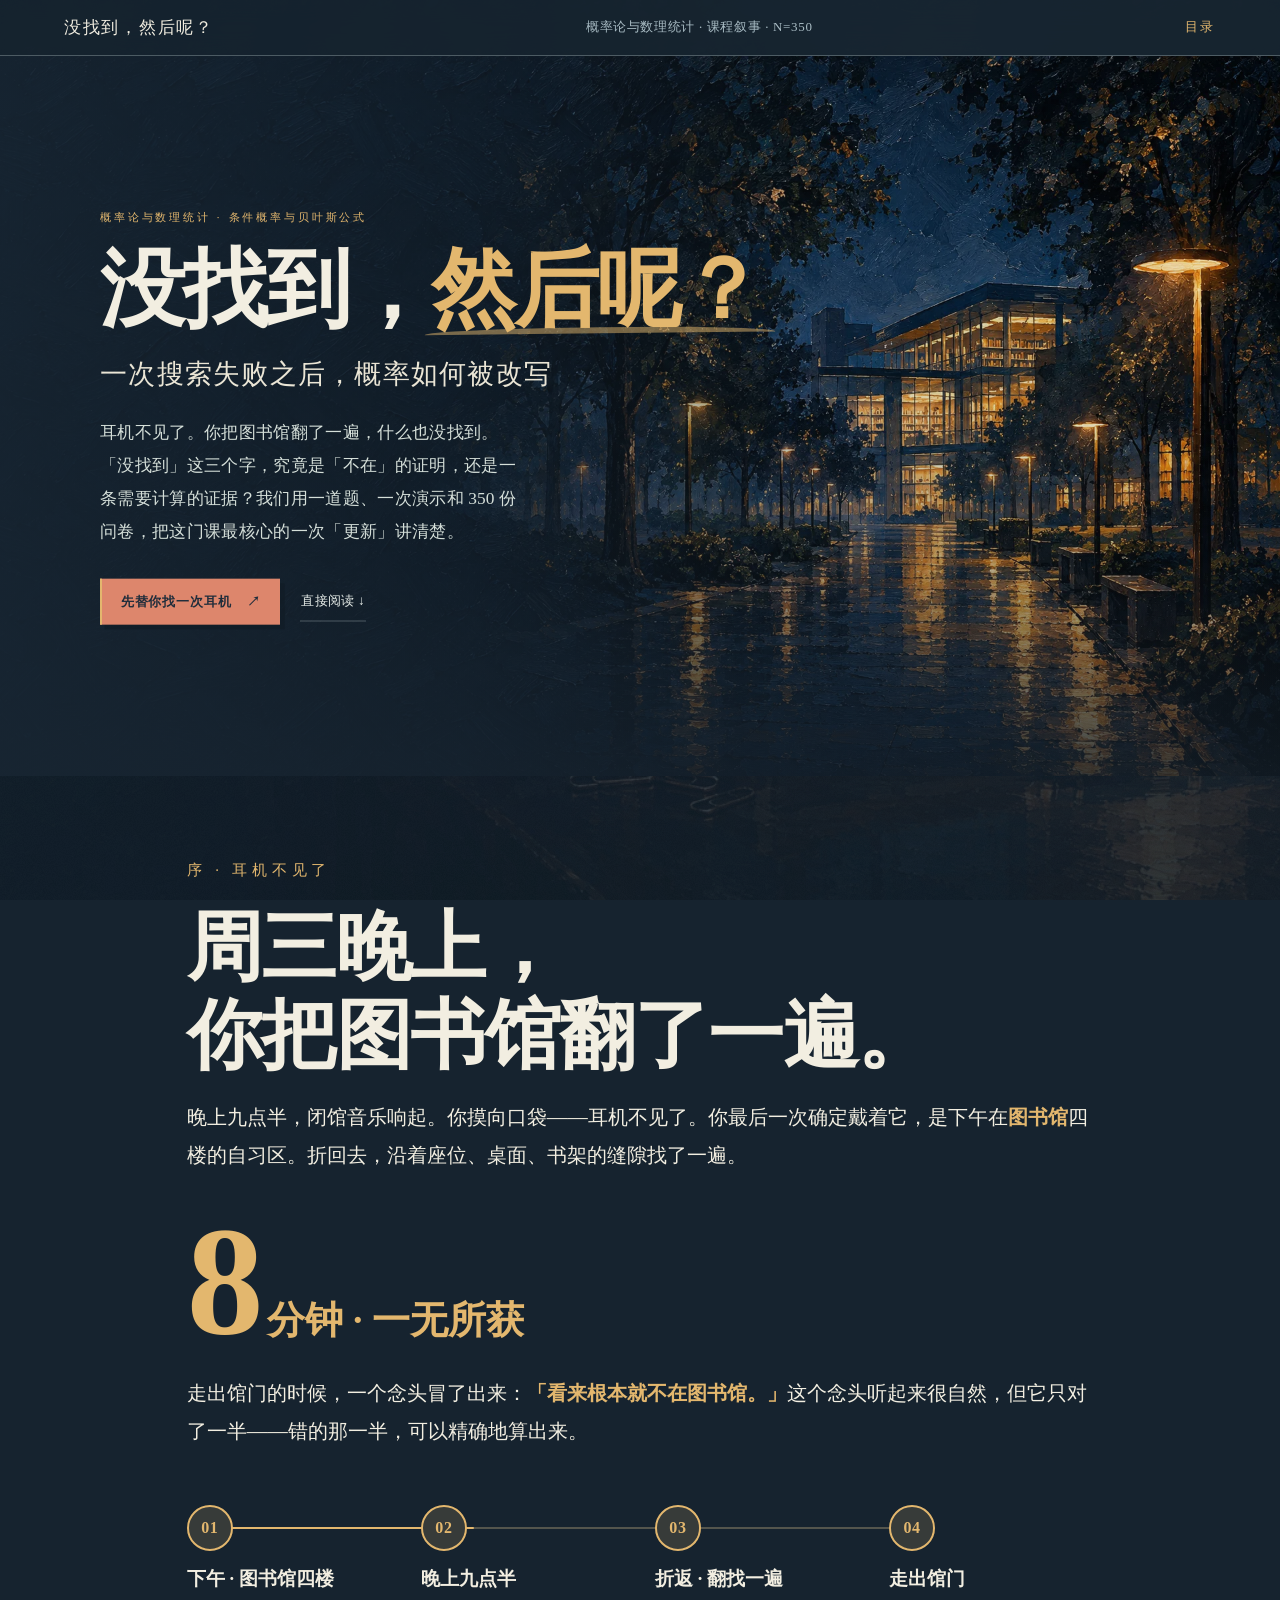
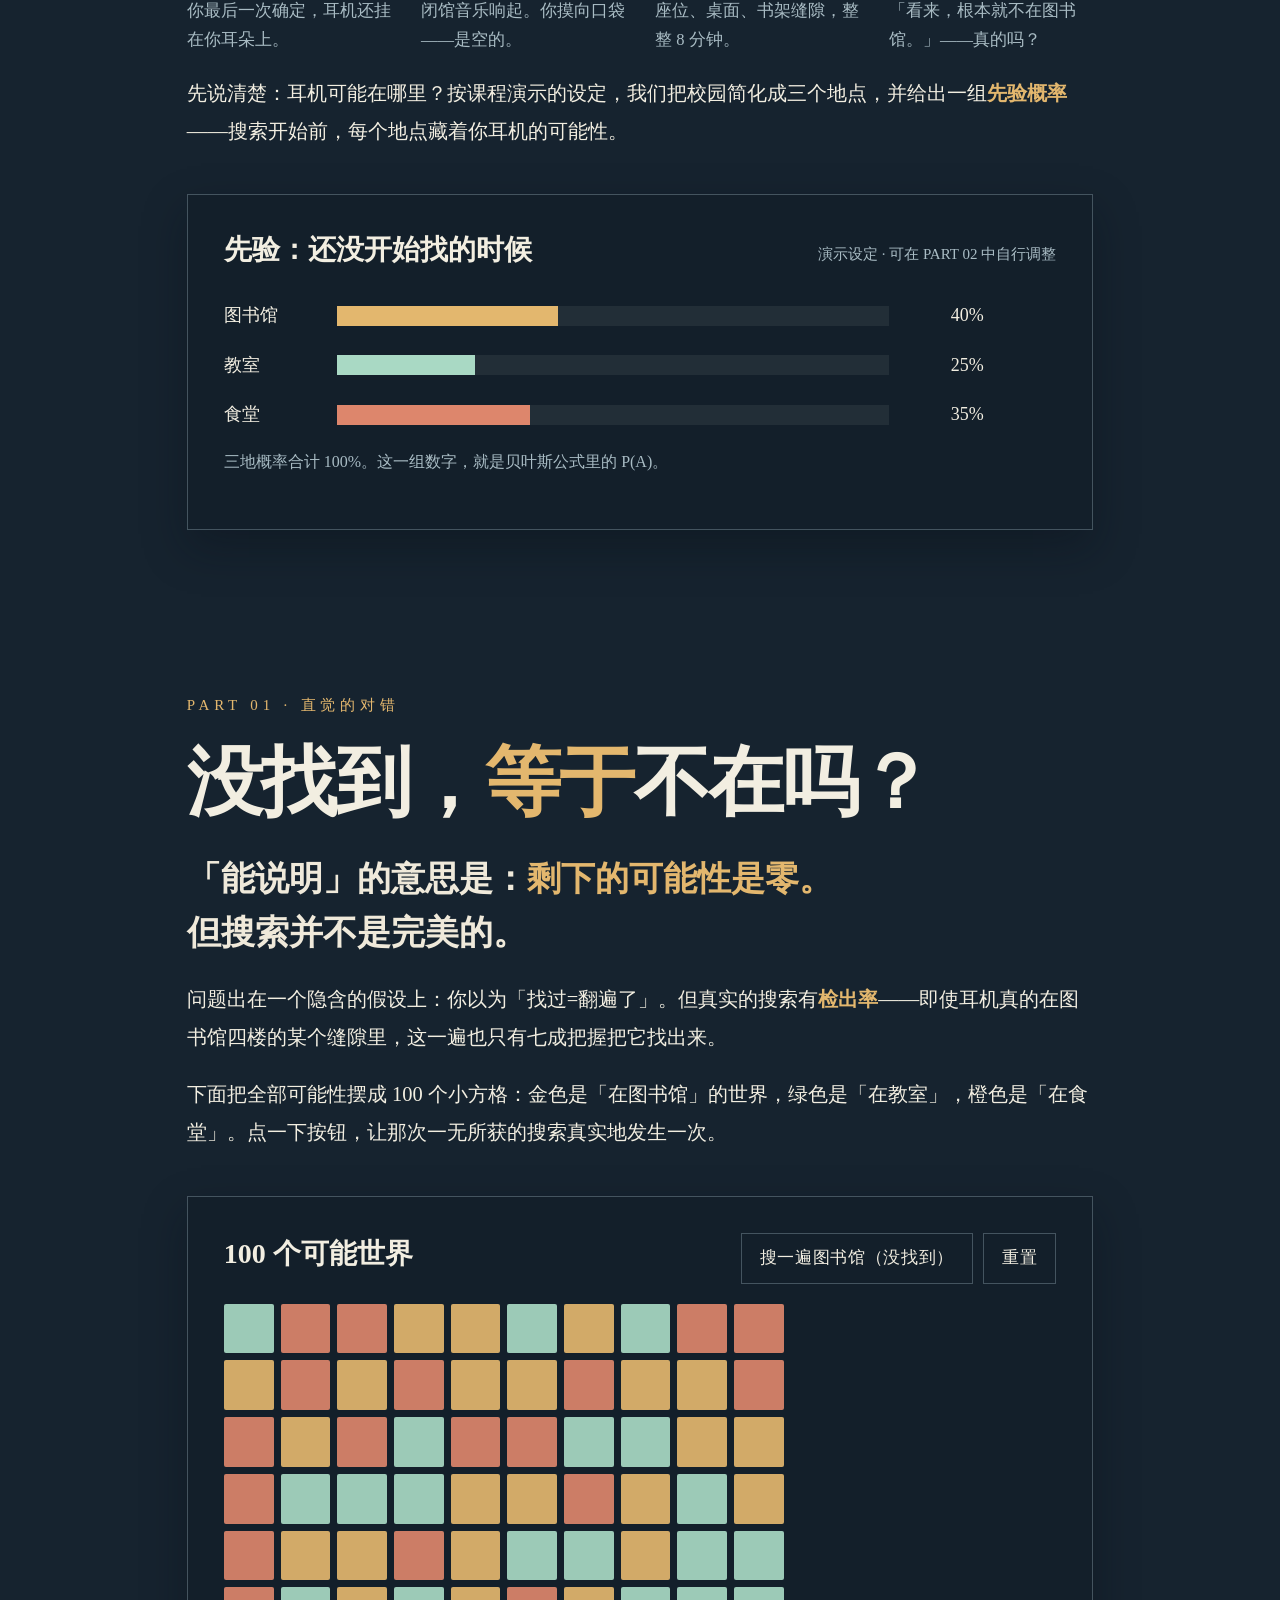
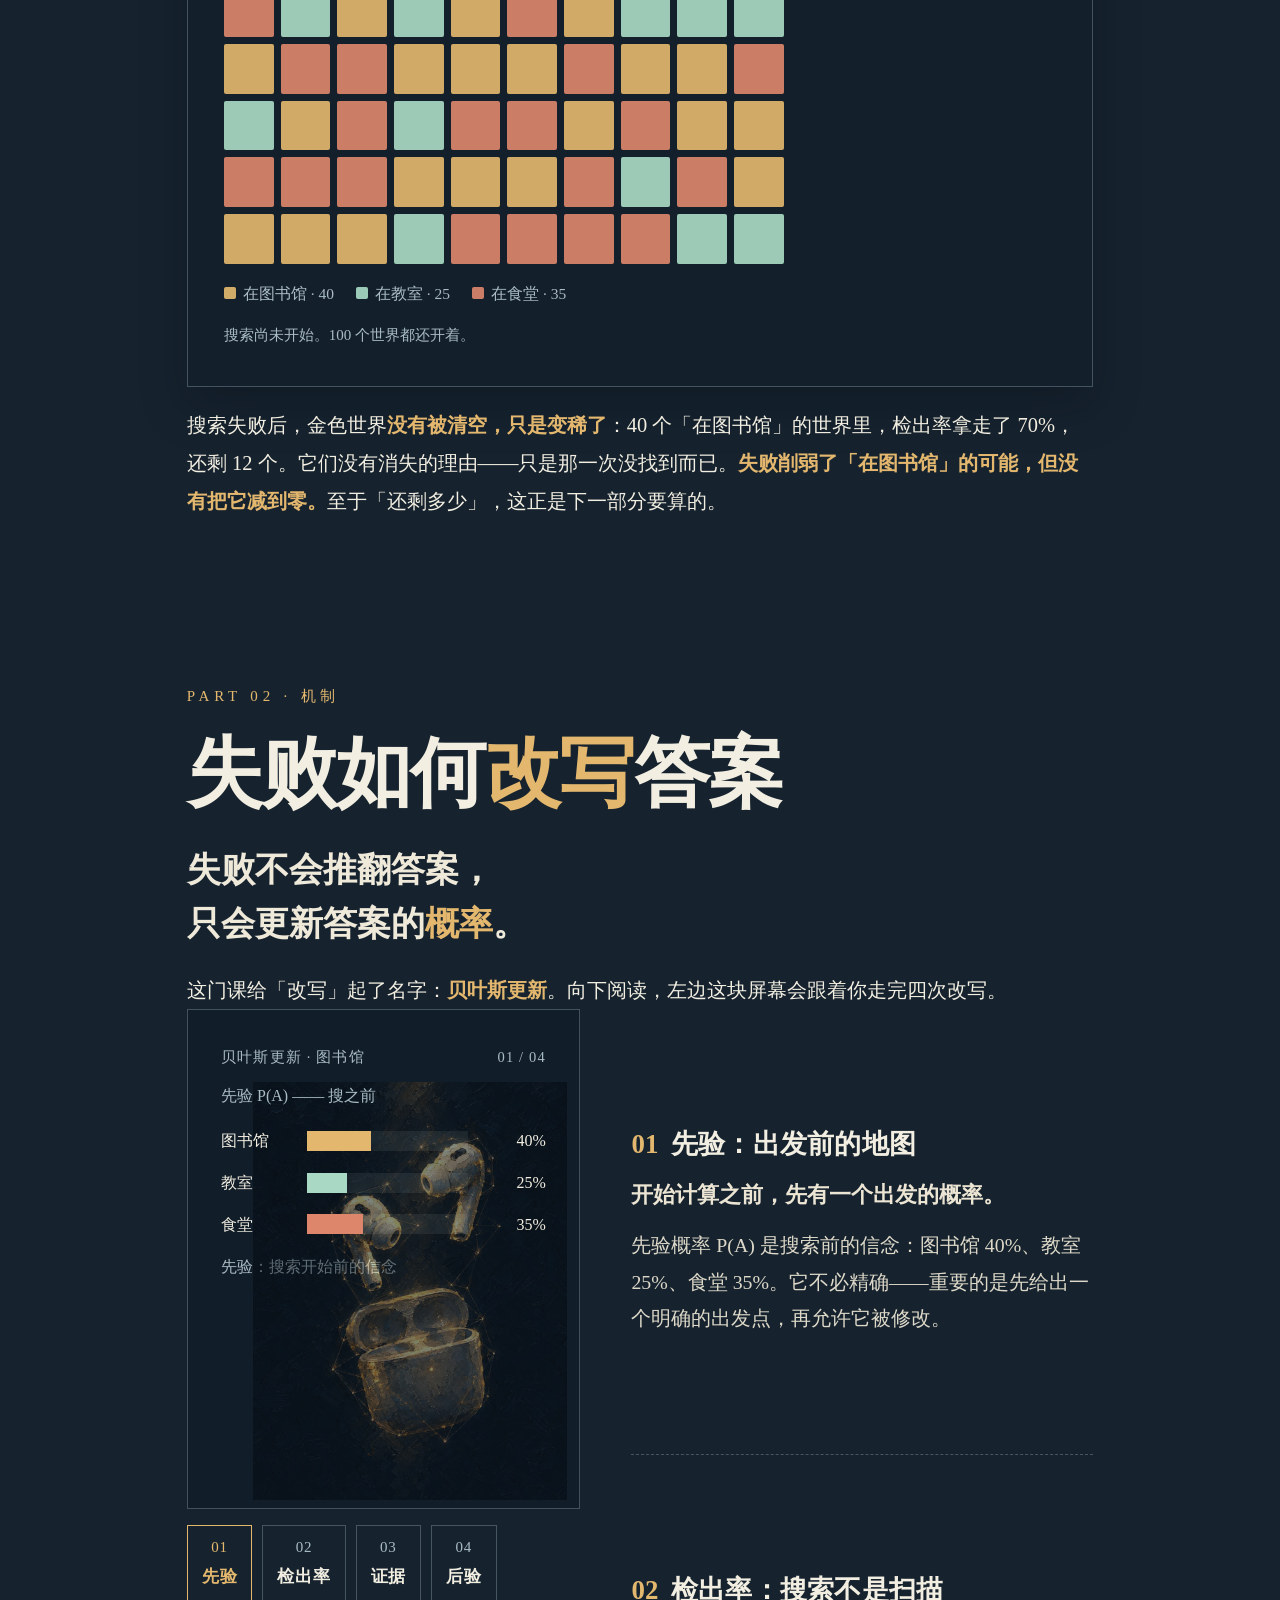
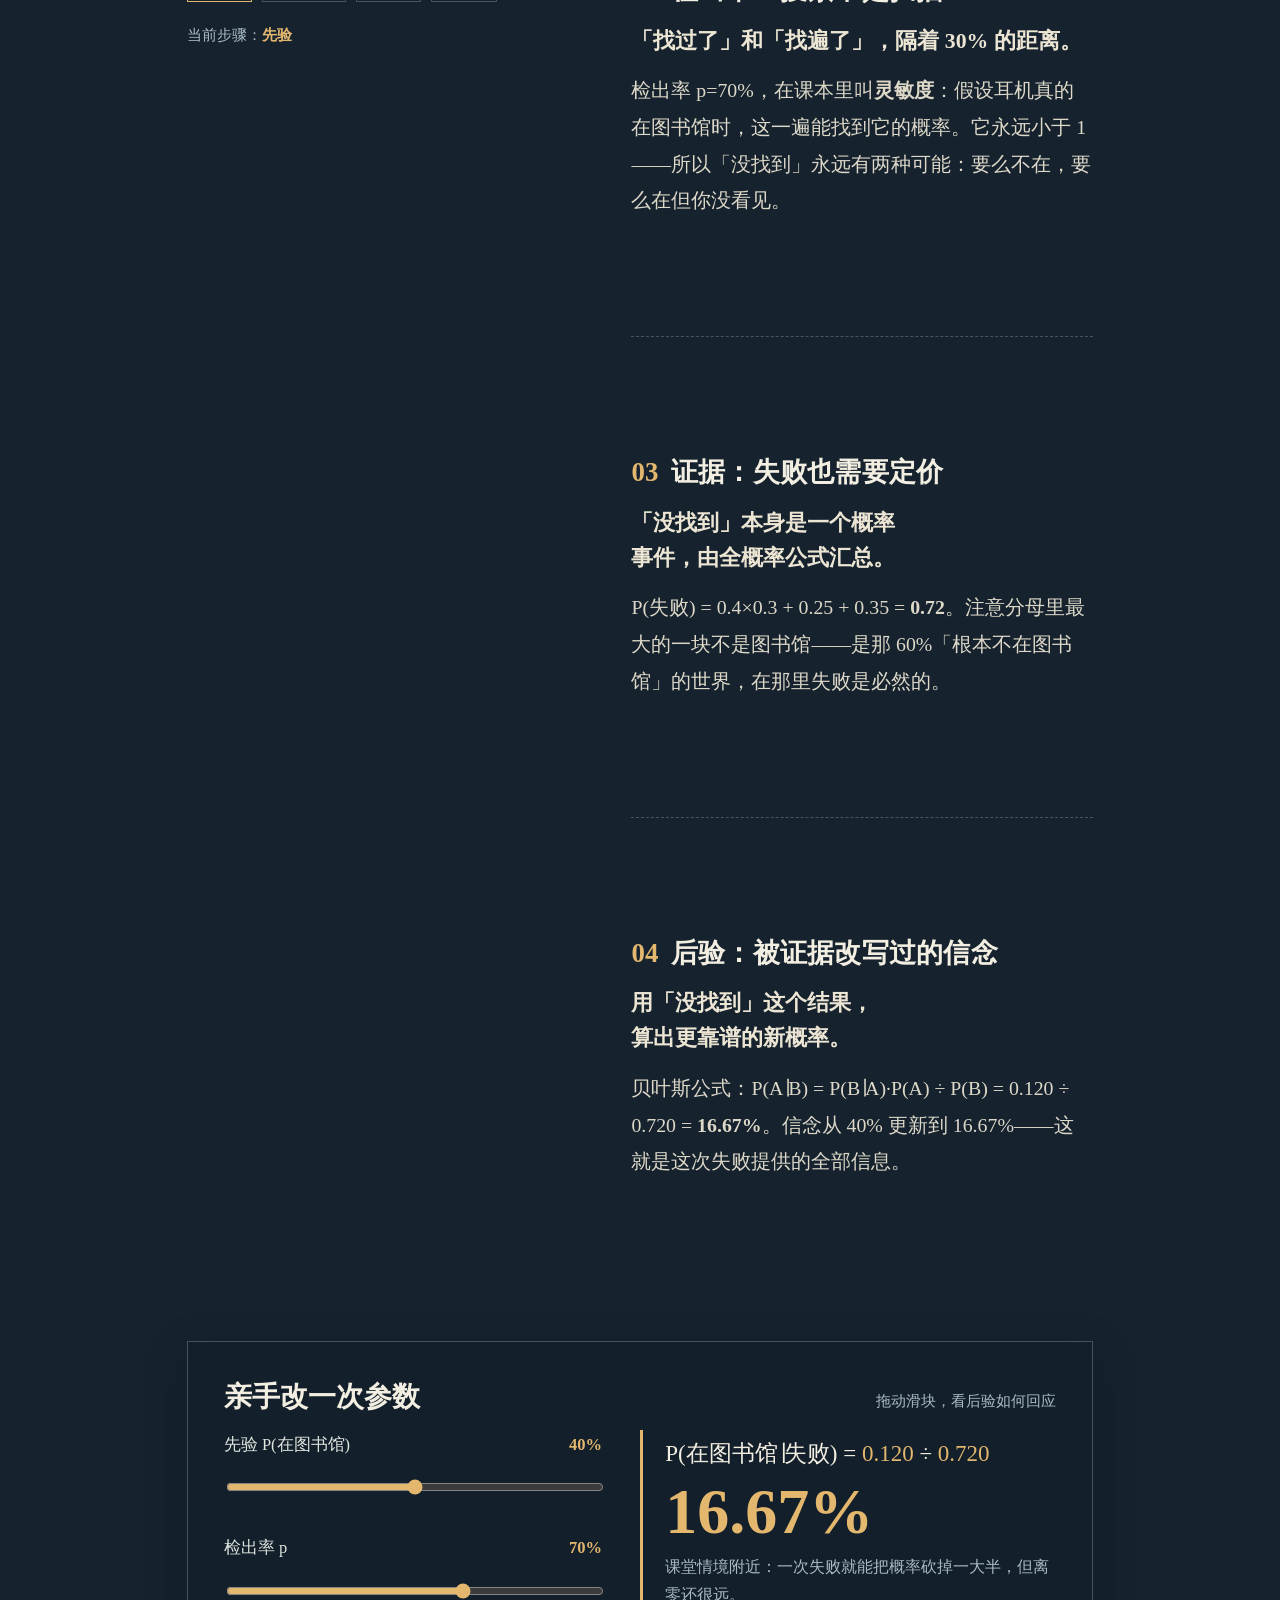
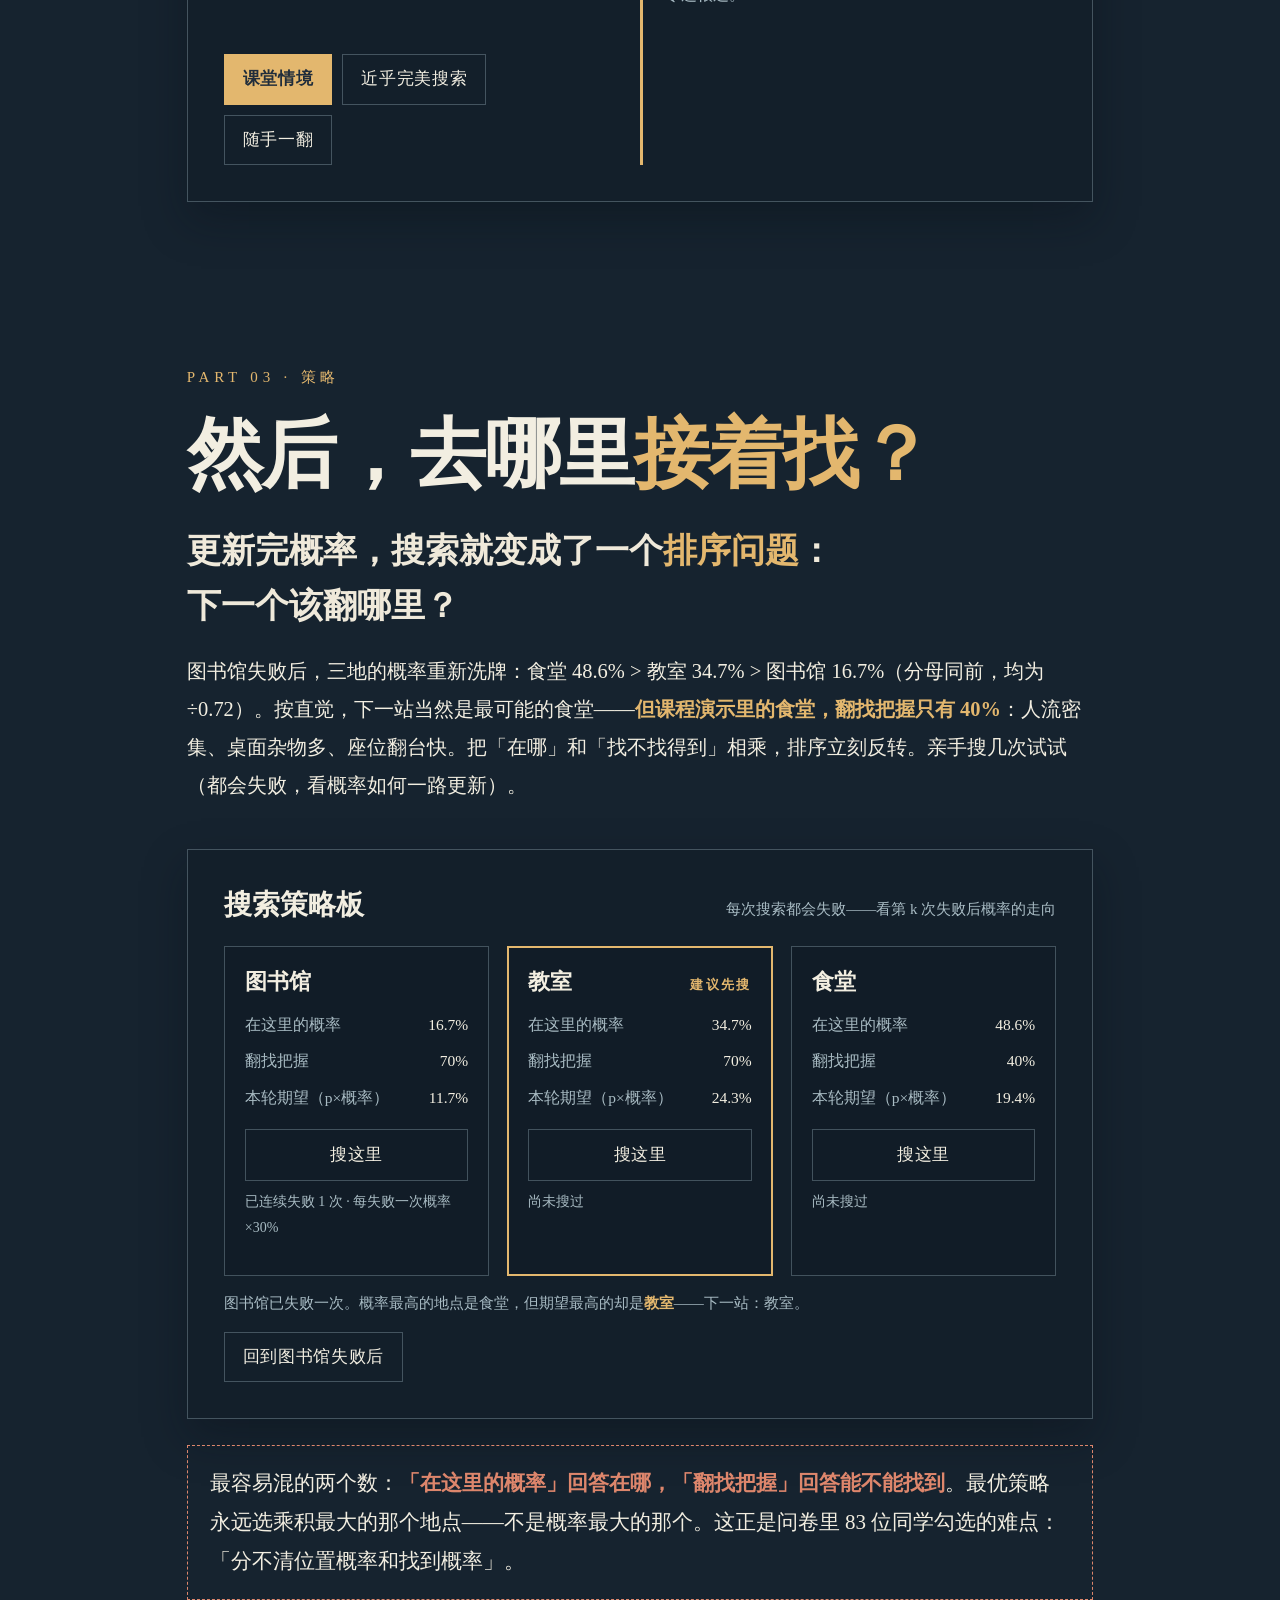
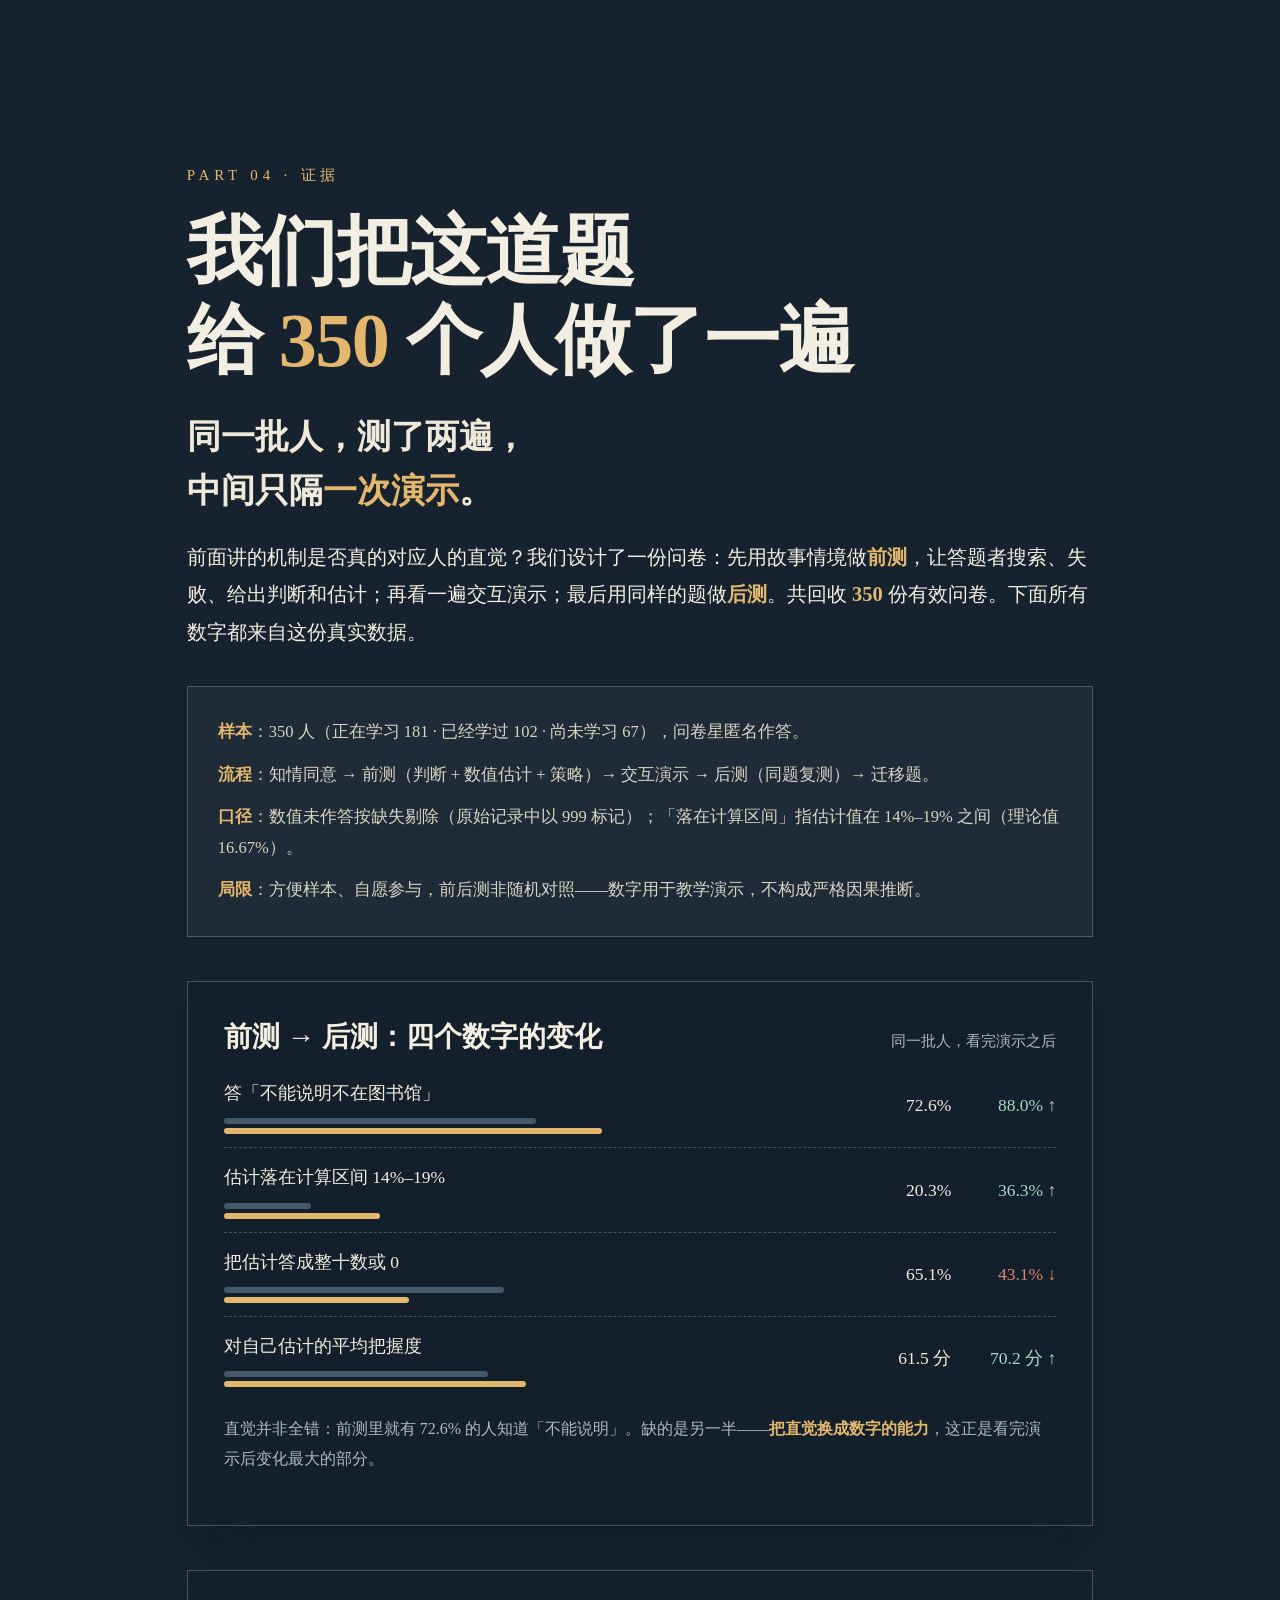
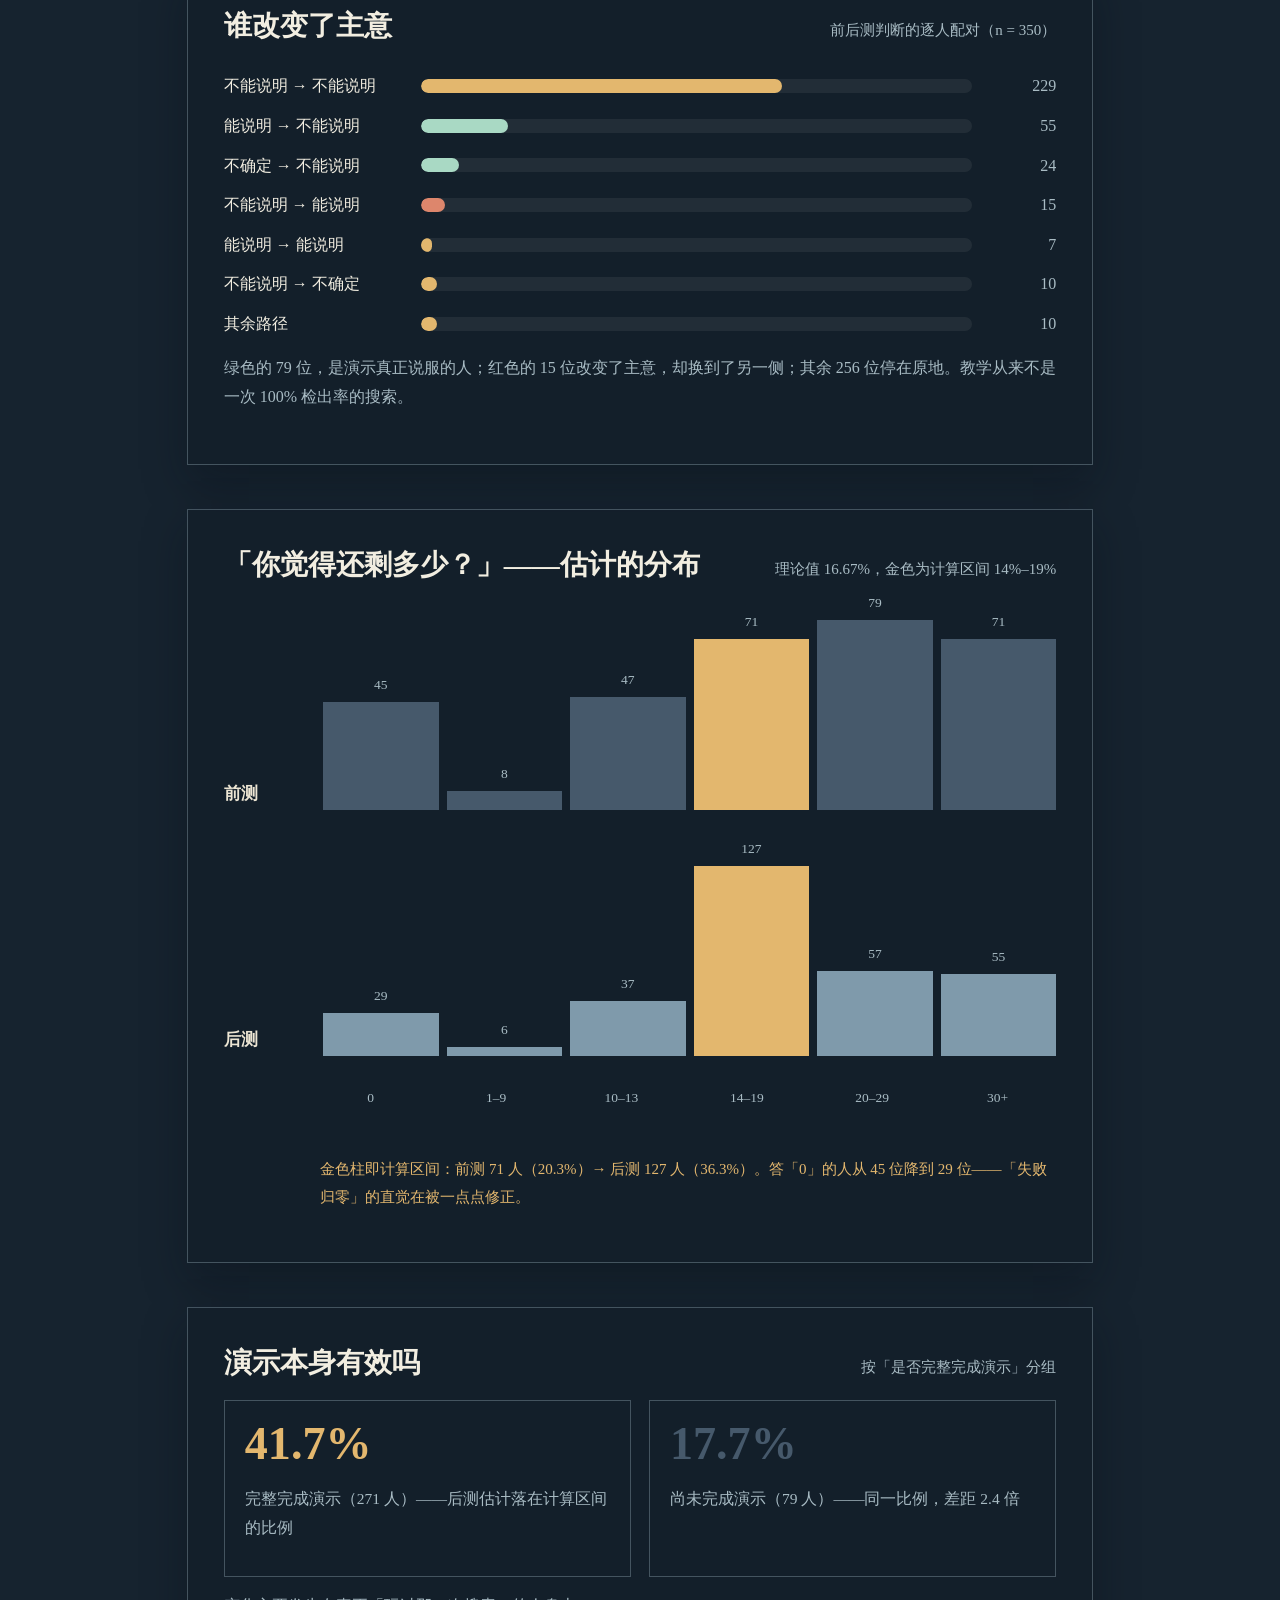
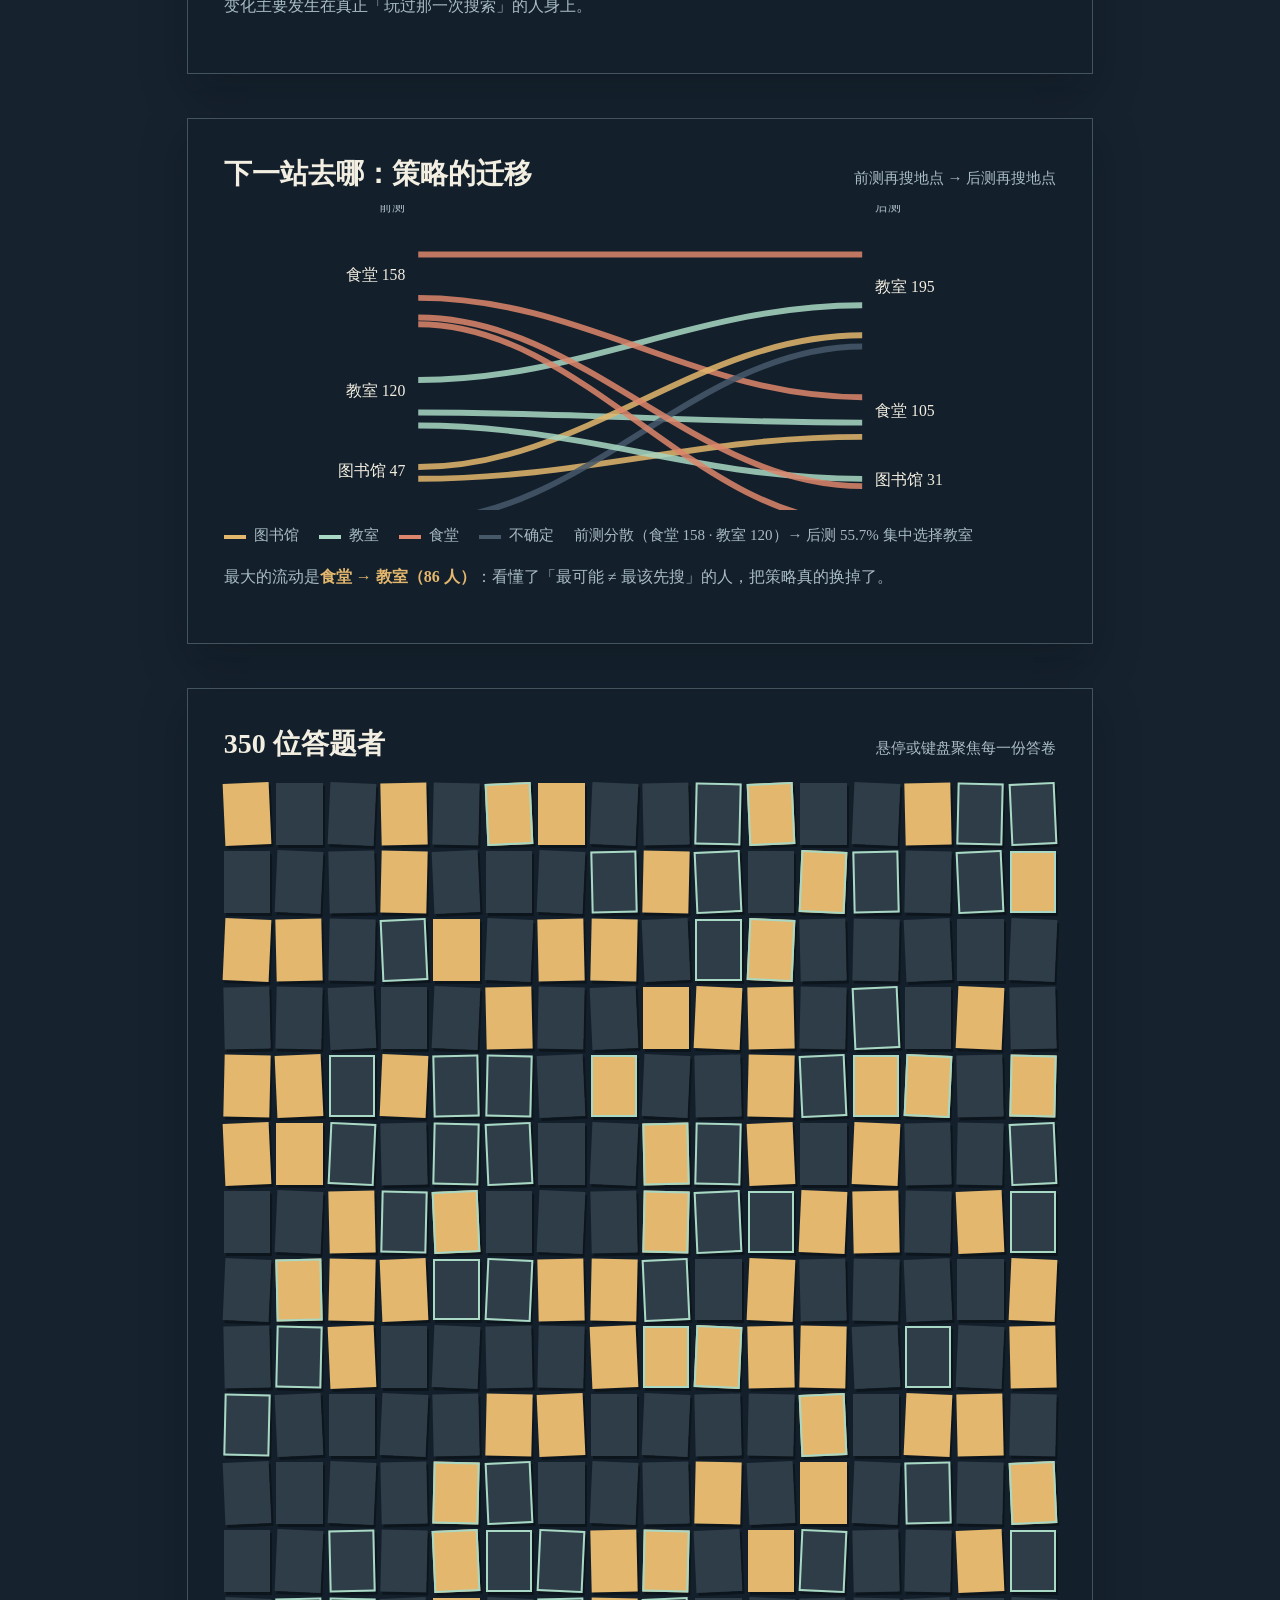
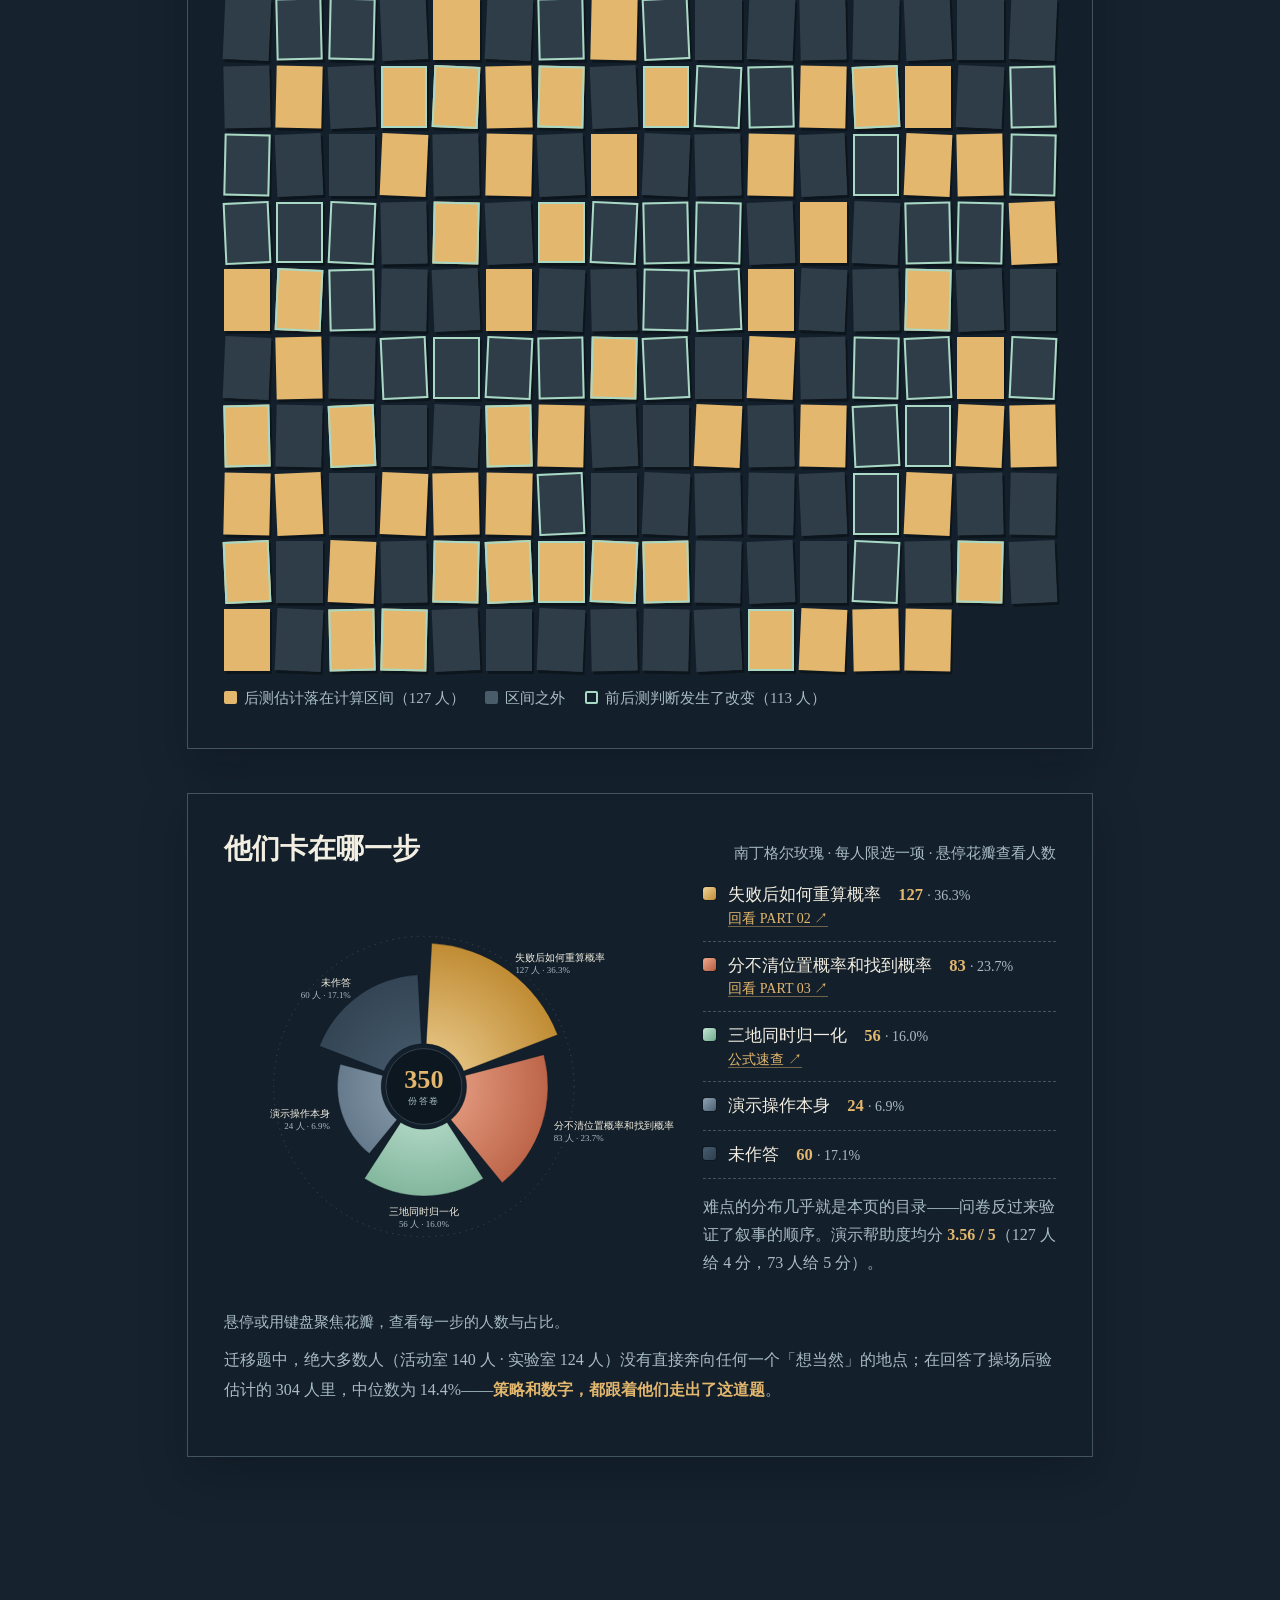
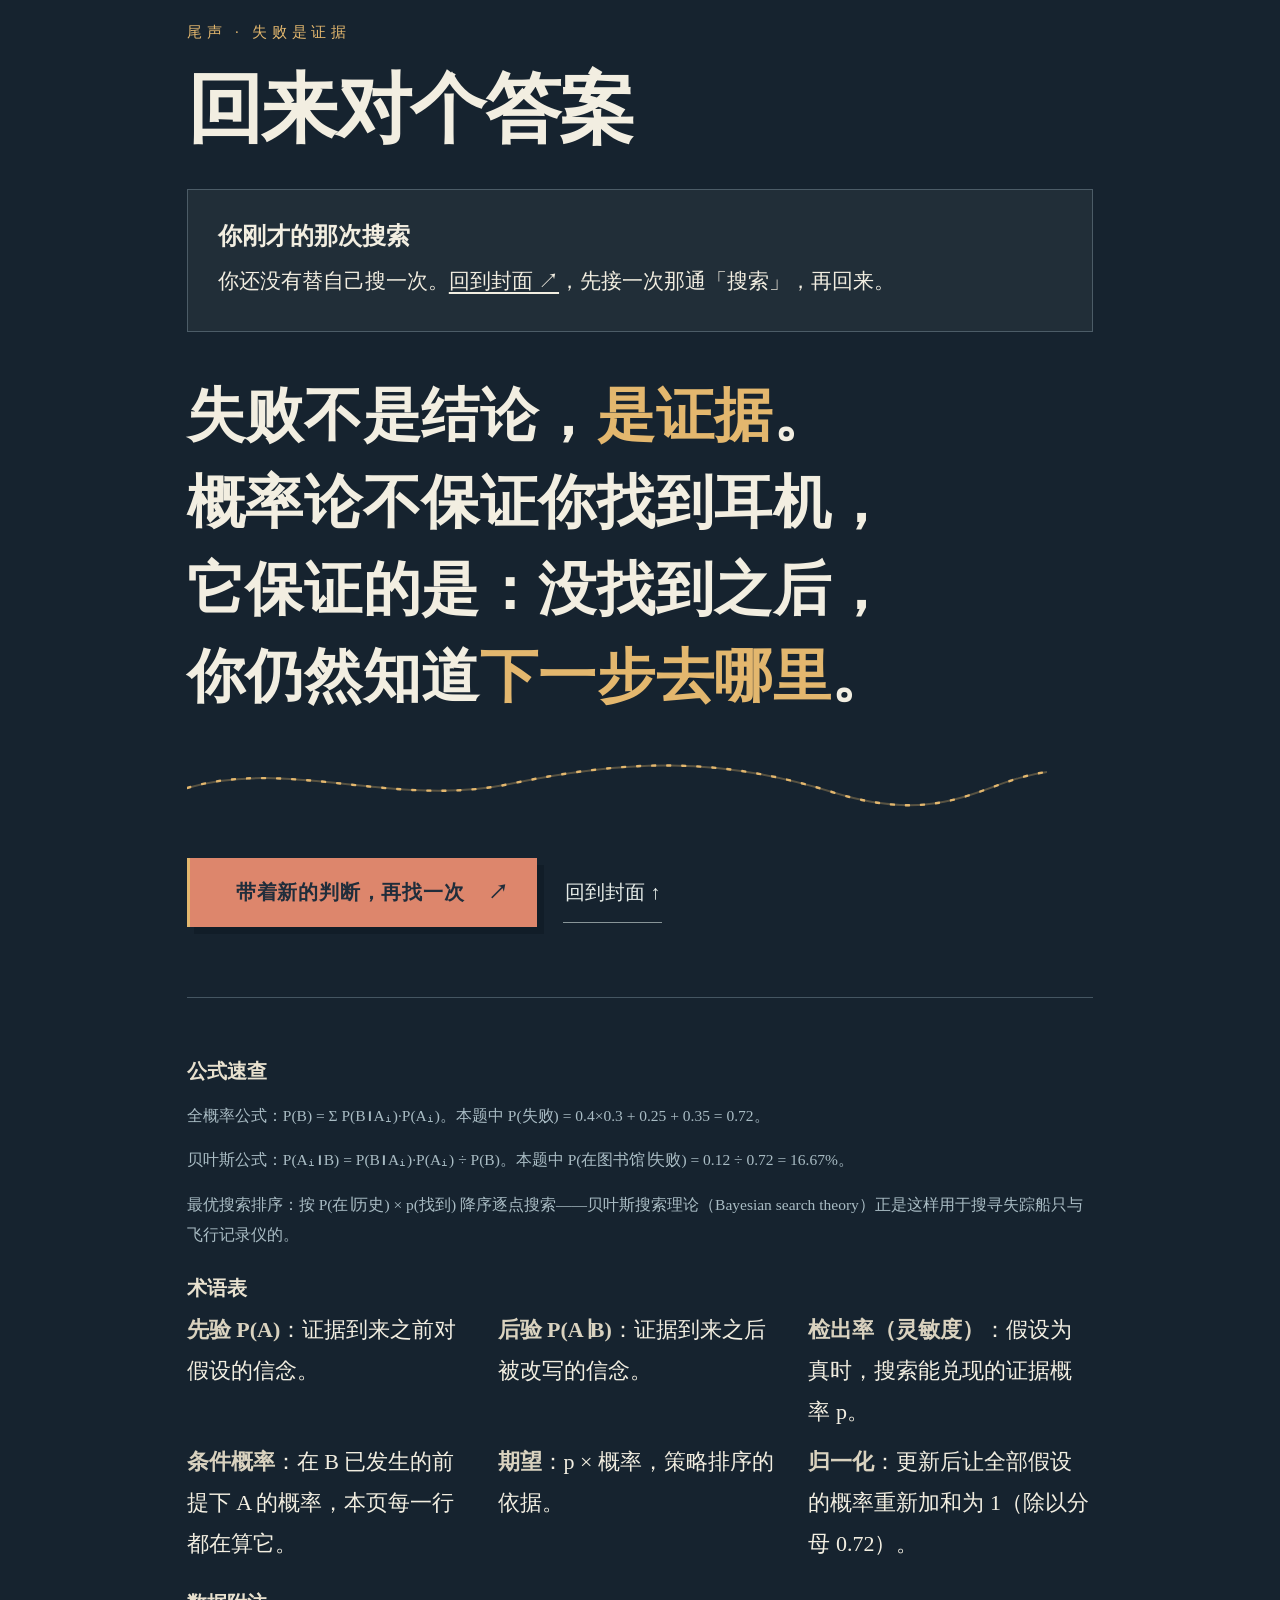
==== commit 27b22ec1: "油画背景全量接入 + 交互与文案打磨：绳结/卡片统一、去 AI 味文案、单文件版" ====
--- a/index.html
+++ b/index.html
@@ -6,7 +6,7 @@
 <meta name="description" content="一次搜索失败之后的贝叶斯更新：基于 350 份问卷的《概率论与数理统计》课程叙事网页。" />
 <title>没找到，然后呢？｜一次搜索失败之后的贝叶斯更新</title>
 <link rel="preload" as="image" href="cover-night.webp" />
-<link href="style.css?v=3" rel="stylesheet" />
+<link href="style.css?v=4" rel="stylesheet" />
 </head>
 <body>
 <div class="paper-atmosphere" aria-hidden="true">
@@ -153,7 +153,7 @@
             </div>
             <div class="mech-scene-layer" data-mech-scene="3" hidden>
               <p class="note" style="margin-top:0">后验 P(A∣B) —— 贝叶斯公式</p>
-              <div class="mech-math">P(在图书馆∣失败) = 0.120 ÷ 0.720</div>
+              <div class="mech-math"><span>P(在图书馆∣失败)</span><br /><span>= <span class="f-num">0.120</span> ÷ <span class="f-num">0.720</span></span></div>
               <div class="mech-big" id="mech-posterior">16.67%</div>
               <p class="note">40% → 16.67%：跌去六成，但远远没有归零。</p>
             </div>
@@ -490,6 +490,6 @@
 </dialog>
 
 <script src="data.js?v=2"></script>
-<script src="story.js?v=4"></script>
+<script src="story.js?v=5"></script>
 </body>
 </html>
--- a/style.css
+++ b/style.css
@@ -178,24 +178,25 @@
 
 /* ---------- 序章麻绳旅程（随滚动描线） ---------- */
 .search-journey { position: relative; margin-top: 48px; }
-.search-journey svg.rope { position: absolute; inset: 0; width: 100%; height: 100%; pointer-events: none; overflow: visible; }
-.rope-track { stroke: rgba(241, 210, 156, 0.30); fill: none; stroke-width: 2.5; }
-.rope-fibre { stroke: rgba(241, 210, 156, 0.18); fill: none; stroke-width: 1.2; }
+.search-journey svg.rope { position: absolute; inset: 0; width: 100%; height: 100%; pointer-events: none; overflow: visible; z-index: 0; }
+.rope-track { stroke: rgba(241, 210, 156, 0.30); fill: none; stroke-width: 1.6; }
+.rope-fibre { stroke: rgba(241, 210, 156, 0.16); fill: none; stroke-width: 1; }
 .rope-main {
-  stroke: var(--gold); fill: none; stroke-width: 2.5; stroke-linecap: round;
+  stroke: var(--gold); fill: none; stroke-width: 1.8; stroke-linecap: round;
   stroke-dasharray: 1; stroke-dashoffset: calc(1 - var(--rope-progress, 0));
 }
-.journey-steps { position: relative; display: grid; grid-template-columns: repeat(4, 1fr); gap: 30px; list-style: none; margin: 0; padding: 6px 0 0; }
+.journey-steps { position: relative; z-index: 1; display: grid; grid-template-columns: repeat(4, 1fr); gap: 30px; list-style: none; margin: 0; padding: 6px 0 0; }
 .journey-step { color: var(--muted); font-size: 16.5px; line-height: 1.75; opacity: 0.4; transition: opacity 0.5s ease; }
 .journey-step strong { display: block; color: var(--paper); font-size: 18.5px; margin: 12px 0 2px; }
 .rope-knot {
   display: inline-flex; align-items: center; justify-content: center;
   width: 46px; height: 46px; border-radius: 50%;
-  border: 2px solid rgba(241, 210, 156, 0.45); color: var(--gold); font-weight: 700; font-size: 17px; line-height: 1;
-  transition: background 0.4s ease, border-color 0.4s ease;
+  border: 2px solid rgba(241, 210, 156, 0.45); color: var(--gold); font-weight: 700; font-size: 16px; line-height: 1; letter-spacing: 0.04em;
+  background: #16232f; /* 实底：绳线不再穿过数字 */
+  transition: border-color 0.4s ease;
 }
 .journey-step.is-traced { opacity: 1; }
-.journey-step.is-traced .rope-knot { background: rgba(227, 183, 110, 0.16); border-color: var(--gold); }
+.journey-step.is-traced .rope-knot { border-color: var(--gold); box-shadow: inset 0 0 0 44px rgba(227, 183, 110, 0.16); }
 @media (max-width: 760px) {
   .journey-steps { grid-template-columns: 1fr 1fr; gap: 20px; }
   .search-journey svg.rope { display: none; }
@@ -251,7 +252,7 @@
 .mech { display: grid; grid-template-columns: minmax(320px, 0.92fr) minmax(400px, 1.08fr); gap: clamp(24px, 4vw, 72px); align-items: start; }
 .mech-sticky { position: sticky; top: 86px; }
 .mech-screen {
-  position: relative; padding: clamp(20px, 2.6vw, 34px); min-height: 430px;
+  position: relative; padding: clamp(20px, 2.6vw, 34px); height: 500px;
   background: rgba(16, 27, 37, 0.66); border: 1px solid var(--rule); overflow: hidden;
 }
 .mech-screen .mech-face {
@@ -512,7 +513,7 @@
   .preview-bar .bar-meta { display: none; }
   .prior-row { grid-template-columns: 4em 1fr 3.6em; font-size: 15.5px; }
   .world-grid { max-width: 100%; }
-  .mech-screen { min-height: 0; }
+  .mech-screen { height: auto; min-height: 430px; }
 }
 
 /* ---------- 减少动效 ---------- */
